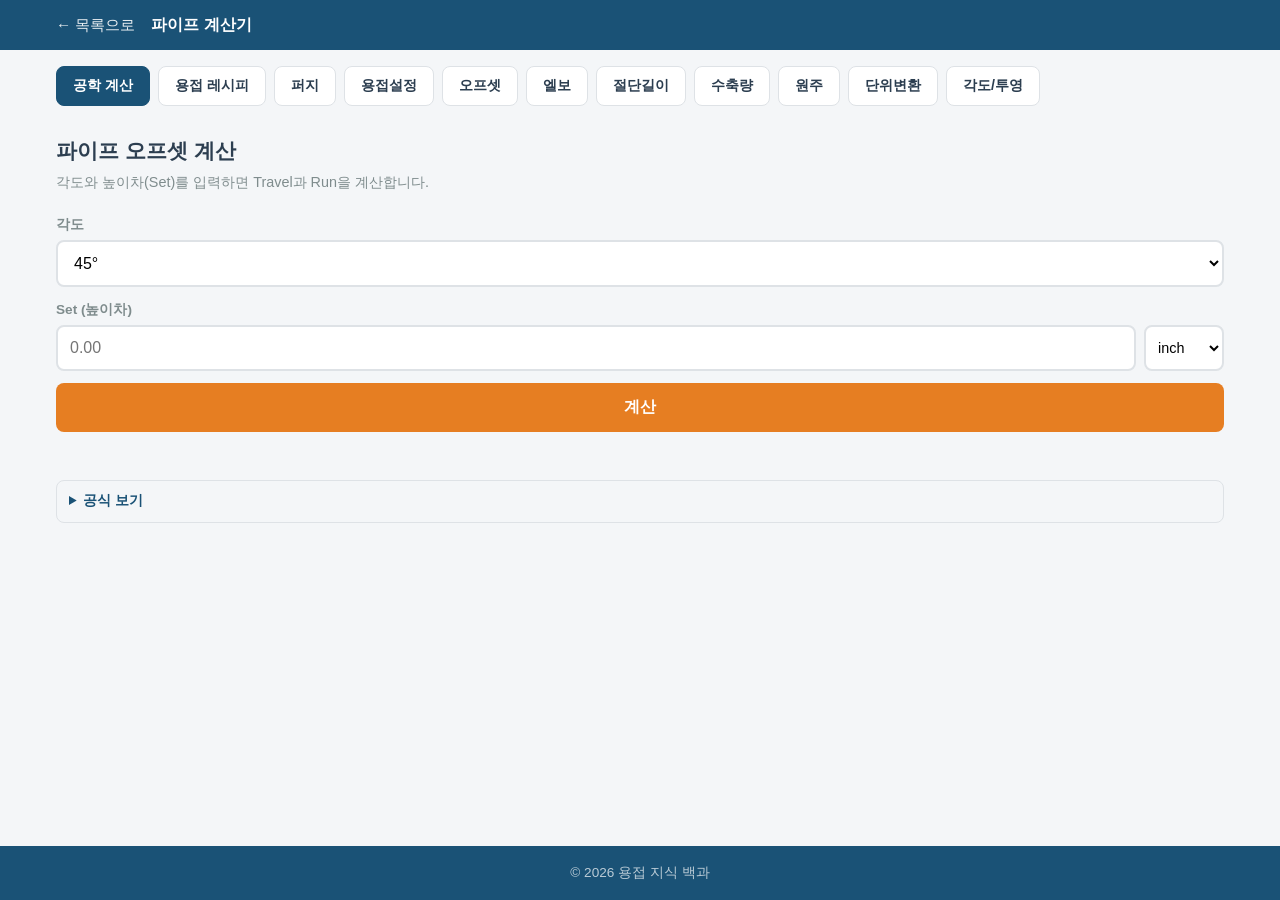
==== calculator.html @ 7ecddd98 "auto: update calculator.html" ====
<!DOCTYPE html>
<html lang="ko">
<head>
  <meta charset="UTF-8">
  <meta name="viewport" content="width=device-width, initial-scale=1.0">
  <title>파이프 계산기 - 용접 지식 백과</title>
  <link rel="stylesheet" href="css/style.css">
</head>
<body>
  <header class="header header--detail">
    <div class="container header__nav">
      <a href="index.html" class="header__back">&larr; 목록으로</a>
      <span class="header__title-small">파이프 계산기</span>
    </div>
  </header>

  <main class="container">
    <div class="calc-page">
      <!-- 계산기 탭 (자주 쓰는 순) -->
      <nav class="calc-tabs" id="calcTabs">
        <button class="calc-tab calc-tab--active" data-calc="engcalc">공학 계산</button>
        <button class="calc-tab" data-calc="recipe">용접 레시피</button>
        <button class="calc-tab" data-calc="purge">퍼지</button>
        <button class="calc-tab" data-calc="weldparam">용접설정</button>
        <button class="calc-tab" data-calc="offset">오프셋</button>
        <button class="calc-tab" data-calc="elbow">엘보</button>
        <button class="calc-tab" data-calc="cutlength">절단길이</button>
        <button class="calc-tab" data-calc="shrinkage">수축량</button>
        <button class="calc-tab" data-calc="circumference">원주</button>
        <button class="calc-tab" data-calc="convert">단위변환</button>
        <button class="calc-tab" data-calc="tolerance">각도/투영</button>
      </nav>

      <!-- 1. 파이프 오프셋 -->
      <section class="calc-panel calc-panel--active" id="panel-offset">
        <h2 class="calc-panel__title">파이프 오프셋 계산</h2>
        <p class="calc-panel__desc">각도와 높이차(Set)를 입력하면 Travel과 Run을 계산합니다.</p>

        <div class="calc-form">
          <div class="calc-field">
            <label class="calc-label">각도</label>
            <select class="calc-select" id="offsetAngle">
              <option value="11.25">11.25°</option>
              <option value="22.5">22.5°</option>
              <option value="30">30°</option>
              <option value="45" selected>45°</option>
              <option value="60">60°</option>
            </select>
          </div>
          <div class="calc-field">
            <label class="calc-label">Set (높이차)</label>
            <div class="calc-input-group">
              <input type="number" class="calc-input" id="offsetSet" inputmode="decimal" placeholder="0.00" step="any">
              <select class="calc-unit-select" id="offsetUnit">
                <option value="inch">inch</option>
                <option value="mm">mm</option>
              </select>
            </div>
          </div>
          <button class="calc-btn" onclick="Calculator.calcOffset()">계산</button>
        </div>

        <div class="calc-result" id="result-offset"></div>

        <details class="calc-formula">
          <summary>공식 보기</summary>
          <div class="calc-formula__content">
            <p><strong>Travel</strong> = Set / sin(θ)</p>
            <p><strong>Run</strong> = Set / tan(θ)</p>
            <p class="calc-formula__tip">45° 오프셋: Travel = Set × 1.414, Run = Set</p>
          </div>
        </details>
      </section>

      <!-- 2. 엘보 테이크아웃 -->
      <section class="calc-panel" id="panel-elbow">
        <h2 class="calc-panel__title">엘보 계산</h2>

        <!-- 2-1. 기성품 엘보 -->
        <h3 class="calc-panel__subtitle">기성품 엘보 테이크아웃</h3>
        <p class="calc-panel__desc">테이크아웃 = 중심~끝 거리. 도면 C-C 치수에서 양쪽 테이크아웃을 빼면 파이프 절단 길이.</p>

        <div class="calc-form">
          <div class="calc-field">
            <label class="calc-label">파이프 사이즈</label>
            <select class="calc-select" id="elbowSize"></select>
          </div>
          <div class="calc-field">
            <label class="calc-label">엘보 타입</label>
            <select class="calc-select" id="elbowType">
              <option value="90LR">90° Long Radius</option>
              <option value="90SR">90° Short Radius</option>
              <option value="45LR">45° Long Radius</option>
            </select>
          </div>
          <button class="calc-btn" onclick="Calculator.calcElbow()">계산</button>
        </div>

        <div class="calc-result" id="result-elbow"></div>

        <!-- 2-2. 탄젠트 엘보 (직관 제작) -->
        <div style="margin-top: 1.5rem; border-top: 2px solid var(--border); padding-top: 1.25rem;">
          <h3 class="calc-panel__subtitle">탄젠트 엘보 (직관 제작)</h3>
          <p class="calc-panel__desc">직관 파이프를 마이터 절단하여 엘보를 제작할 때 절단 각도와 마킹 치수를 계산합니다.</p>

          <div class="calc-form">
            <div class="calc-field">
              <label class="calc-label">파이프 사이즈</label>
              <select class="calc-select" id="tangentSize"></select>
            </div>
            <div class="calc-field">
              <label class="calc-label">회전 각도</label>
              <select class="calc-select" id="tangentAngle">
                <option value="90" selected>90°</option>
                <option value="45">45°</option>
                <option value="30">30°</option>
                <option value="60">60°</option>
              </select>
            </div>
            <div class="calc-field">
              <label class="calc-label">피스 수</label>
              <select class="calc-select" id="tangentPieces">
                <option value="2" selected>2-piece (1 용접)</option>
                <option value="3">3-piece (2 용접)</option>
              </select>
            </div>
            <button class="calc-btn" onclick="Calculator.calcTangentElbow()">계산</button>
          </div>

          <div class="calc-result" id="result-tangent"></div>
        </div>

        <details class="calc-formula">
          <summary>공식 보기</summary>
          <div class="calc-formula__content">
            <p><strong>기성품 90° LR</strong>: 테이크아웃 = NPS × 1.5</p>
            <p><strong>기성품 90° SR</strong>: 테이크아웃 = NPS × 1.0</p>
            <p><strong>기성품 45° LR</strong>: 테이크아웃 = NPS × 0.625</p>
            <hr style="margin: 0.5rem 0; border-color: var(--border);">
            <p><strong>탄젠트 절단 각도</strong> = 회전각도 / (2 × 용접수)</p>
            <p><strong>파이프 마킹</strong> = OD × tan(절단각도)</p>
            <p class="calc-formula__tip">2-piece 90°: 45° 절단, 마킹 = OD. 3-piece 90°: 22.5° 절단, 마킹 = OD × 0.414</p>
          </div>
        </details>
      </section>

      <!-- 3. 절단 길이 -->
      <section class="calc-panel" id="panel-cutlength">
        <h2 class="calc-panel__title">튜빙 절단 길이</h2>
        <p class="calc-panel__desc">도면 치수에서 피팅 허용량과 용접 수축을 빼고 실제 절단 길이를 계산합니다.</p>

        <div class="calc-form">
          <div class="calc-field">
            <label class="calc-label">도면 전체 길이</label>
            <div class="calc-input-group">
              <input type="number" class="calc-input" id="cutTotal" inputmode="decimal" placeholder="0.00" step="any">
              <select class="calc-unit-select" id="cutUnit">
                <option value="inch">inch</option>
                <option value="mm">mm</option>
              </select>
            </div>
          </div>
          <div class="calc-field">
            <label class="calc-label">피팅 허용량 (양쪽 합계)</label>
            <input type="number" class="calc-input" id="cutFitting" inputmode="decimal" placeholder="0.00" step="any">
          </div>
          <div class="calc-field">
            <label class="calc-label">용접 개소 수</label>
            <input type="number" class="calc-input" id="cutWelds" inputmode="numeric" placeholder="2" value="2">
          </div>
          <div class="calc-field">
            <label class="calc-label">1개소당 수축량</label>
            <input type="number" class="calc-input" id="cutShrinkage" inputmode="decimal" placeholder="2.0" value="2.0" step="any">
            <span class="calc-hint">mm</span>
          </div>
          <button class="calc-btn" onclick="Calculator.calcCutLength()">계산</button>
        </div>

        <div class="calc-result" id="result-cutlength"></div>

        <details class="calc-formula">
          <summary>공식 보기</summary>
          <div class="calc-formula__content">
            <p><strong>절단 길이</strong> = 전체 길이 - 피팅 허용량 - (수축량 × 용접 수)</p>
            <p class="calc-formula__tip">수축량은 단위에 주의. 전체 길이가 inch면 수축량도 inch로 변환됩니다.</p>
          </div>
        </details>
      </section>

      <!-- 4. 파이프 원주 -->
      <section class="calc-panel" id="panel-circumference">
        <h2 class="calc-panel__title">파이프 원주</h2>
        <p class="calc-panel__desc">외경(OD)을 입력하면 원주와 반원주를 계산합니다. 마킹/래핑 템플릿용.</p>

        <div class="calc-form">
          <div class="calc-field">
            <label class="calc-label">외경 (OD)</label>
            <div class="calc-input-group">
              <input type="number" class="calc-input" id="circOD" inputmode="decimal" placeholder="0.00" step="any">
              <select class="calc-unit-select" id="circUnit">
                <option value="inch">inch</option>
                <option value="mm">mm</option>
              </select>
            </div>
          </div>
          <button class="calc-btn" onclick="Calculator.calcCircumference()">계산</button>
        </div>

        <div class="calc-result" id="result-circumference"></div>

        <details class="calc-formula">
          <summary>공식 보기</summary>
          <div class="calc-formula__content">
            <p><strong>원주</strong> = π × OD</p>
            <p><strong>반원주</strong> = π × OD / 2</p>
          </div>
        </details>
      </section>

      <!-- 5. 용접 수축량 -->
      <section class="calc-panel" id="panel-shrinkage">
        <h2 class="calc-panel__title">용접 수축량</h2>
        <p class="calc-panel__desc">파이프 사이즈와 용접 개소 수를 입력하면 총 수축량을 계산합니다.</p>

        <div class="calc-form">
          <div class="calc-field">
            <label class="calc-label">파이프 사이즈 (OD)</label>
            <select class="calc-select" id="shrinkageSize"></select>
          </div>
          <div class="calc-field">
            <label class="calc-label">용접 개소 수</label>
            <input type="number" class="calc-input" id="shrinkageWelds" inputmode="numeric" placeholder="1" value="1">
          </div>
          <button class="calc-btn" onclick="Calculator.calcShrinkage()">계산</button>
        </div>

        <div class="calc-result" id="result-shrinkage"></div>

        <details class="calc-formula">
          <summary>공식 보기</summary>
          <div class="calc-formula__content">
            <p><strong>총 수축량</strong> = 1개소 수축량 × 용접 개소 수</p>
            <p class="calc-formula__tip">고순도 SST TIG 기준. 실제 값은 전류/패스 수/갭에 따라 달라짐.</p>
          </div>
        </details>
      </section>

      <!-- 6. 단위 변환 -->
      <section class="calc-panel" id="panel-convert">
        <h2 class="calc-panel__title">단위 변환</h2>
        <p class="calc-panel__desc">inch ↔ mm 상호 변환. 분수 inch도 지원합니다.</p>

        <div class="calc-form">
          <div class="calc-field">
            <label class="calc-label">inch</label>
            <input type="number" class="calc-input" id="convertInch" inputmode="decimal" placeholder="0.00" step="any" oninput="Calculator.convertFromInch()">
          </div>
          <div class="calc-field">
            <label class="calc-label">mm</label>
            <input type="number" class="calc-input" id="convertMm" inputmode="decimal" placeholder="0.00" step="any" oninput="Calculator.convertFromMm()">
          </div>
        </div>

        <div class="calc-result" id="result-convert"></div>

        <div class="calc-fraction-grid" id="fractionGrid">
          <p class="calc-label" style="grid-column: 1/-1; margin-bottom: 0.25rem;">자주 쓰는 분수 inch</p>
        </div>

        <details class="calc-formula">
          <summary>공식 보기</summary>
          <div class="calc-formula__content">
            <p><strong>mm</strong> = inch × 25.4</p>
            <p><strong>inch</strong> = mm / 25.4</p>
          </div>
        </details>
      </section>

      <!-- 7. 각도 편차 -->
      <section class="calc-panel" id="panel-tolerance">
        <h2 class="calc-panel__title">각도 / 투영 보정</h2>
        <p class="calc-panel__desc">도면 치수와 각도를 입력하면 실제 파이프 컷팅 길이를 계산합니다. 각도 편차를 추가 입력하면 오차 영향도 함께 분석합니다.</p>

        <div class="calc-form">
          <div class="calc-field">
            <label class="calc-label">도면 치수 (길이)</label>
            <div class="calc-input-group">
              <input type="number" class="calc-input" id="tolLength" inputmode="decimal" placeholder="2.30" step="any">
              <select class="calc-unit-select" id="tolUnit">
                <option value="inch">inch</option>
                <option value="mm">mm</option>
              </select>
            </div>
          </div>
          <div class="calc-field">
            <label class="calc-label">각도</label>
            <select class="calc-select" id="tolAngle">
              <option value="6">6°</option>
              <option value="10">10°</option>
              <option value="22.5">22.5°</option>
              <option value="30">30°</option>
              <option value="45" selected>45°</option>
              <option value="60">60°</option>
              <option value="90">90° (직각)</option>
            </select>
          </div>
          <div class="calc-field">
            <label class="calc-label">각도 편차 (±) <span style="color:var(--text-muted); font-weight:normal;">— 선택 입력</span></label>
            <div class="calc-input-group">
              <input type="number" class="calc-input" id="tolDeviation" inputmode="decimal" placeholder="비워두면 투영만 계산" step="any">
              <span class="calc-hint" style="padding: 0.5rem;">°</span>
            </div>
          </div>
          <button class="calc-btn" onclick="Calculator.calcTolerance()">계산</button>
        </div>

        <div class="calc-result" id="result-tolerance"></div>

        <details class="calc-formula">
          <summary>공식 보기</summary>
          <div class="calc-formula__content">
            <p><strong>투영 보정</strong>: 실제 파이프 = 도면치수 / cos(θ) (수평 투영일 때)</p>
            <p><strong>높이</strong> = 파이프길이 × sin(θ)</p>
            <p><strong>수평거리</strong> = 파이프길이 × cos(θ)</p>
            <p><strong>높이 변화</strong> = 길이 × |sin(θ±δ) - sin(θ)| (편차 입력 시)</p>
            <p class="calc-formula__tip">6°에서 2.30" → 차이 0.013" (직선 OK). 45°에서 12.97" → 직선으로 자르면 5.37" 차이!</p>
          </div>
        </details>
      </section>
      <!-- 8. 파이프 용접 레시피 (자동) -->
      <section class="calc-panel" id="panel-recipe">
        <h2 class="calc-panel__title">파이프 용접 레시피</h2>
        <p class="calc-panel__desc">파이프 번호와 벽두께만 선택하면 1A/mil 기준 펄스 TIG 세팅을 자동 생성합니다.</p>

        <div class="calc-form">
          <div class="calc-field">
            <label class="calc-label">파이프 사이즈</label>
            <select class="calc-select" id="autoSize" onchange="Calculator._updateAutoWall()"></select>
          </div>
          <div class="calc-field">
            <label class="calc-label">벽두께</label>
            <select class="calc-select" id="autoWall"></select>
          </div>
          <div class="calc-field">
            <label class="calc-label">소재</label>
            <select class="calc-select" id="autoMaterial">
              <option value="304">304 BA</option>
              <option value="316l">316L BA</option>
            </select>
          </div>
          <div class="calc-field">
            <label class="calc-label">용접 타입</label>
            <div style="display:flex; gap:0.5rem;">
              <button type="button" class="calc-tab calc-tab--active" id="autoTypeButt" onclick="Calculator._setAutoType('butt')" style="flex:1; padding:0.5rem; font-size:0.9rem;">맞대기 (Butt)</button>
              <button type="button" class="calc-tab" id="autoTypeFlange" onclick="Calculator._setAutoType('flange')" style="flex:1; padding:0.5rem; font-size:0.9rem;">플랜지 (Fillet)</button>
            </div>
          </div>
          <button class="calc-btn" onclick="Calculator.calcAutoParam()">레시피 생성</button>
        </div>

        <div class="calc-result" id="result-autoparam"></div>

        <details class="calc-formula">
          <summary>공식 보기</summary>
          <div class="calc-formula__content">
            <p><strong>전류 기준</strong>: 1A/mil (0.001"당 1A) — Pro-Fusion 업계 표준</p>
            <p><strong>이송속도</strong>: 맞대기 4~7 IPM (평균 5), 플랜지 6~12 IPM</p>
            <p><strong>펄스</strong>: 맞대기 D35% / BG33%, 플랜지 D70% / BG50%</p>
            <p><strong>OD 보정</strong> = (현재 단면적 / 기준 단면적)^0.15</p>
            <p><strong>Peak</strong> = 목표RMS / √(Duty + BG²×(1-Duty))</p>
            <p class="calc-formula__tip">기준 파이프: 3" OD × 0.065" wall (보정 계수 1.0)</p>
          </div>
        </details>
      </section>

      <!-- 9. 용접 파라미터 (펄스 TIG) -->
      <section class="calc-panel" id="panel-weldparam">
        <h2 class="calc-panel__title">용접 파라미터 (펄스 TIG)</h2>
        <p class="calc-panel__desc">펄스 TIG 설정값으로 열입력을 계산하고, STS 열변형을 최소화하는 턴테이블 RPM을 추천합니다.</p>

        <div class="calc-form">
          <h3 class="calc-panel__subtitle">용접 타입</h3>
          <div class="calc-field">
            <div style="display:flex; gap:0.5rem;">
              <button type="button" class="calc-tab calc-tab--active" id="weldTypeButt" onclick="Calculator._setWeldType('butt')" style="flex:1; padding:0.5rem; font-size:0.9rem;">맞대기 (Butt)</button>
              <button type="button" class="calc-tab" id="weldTypeFlange" onclick="Calculator._setWeldType('flange')" style="flex:1; padding:0.5rem; font-size:0.9rem;">플랜지 (Fillet)</button>
            </div>
          </div>

          <h3 class="calc-panel__subtitle">파이프 정보</h3>
          <div class="calc-field">
            <label class="calc-label">파이프 사이즈</label>
            <select class="calc-select" id="weldSize"></select>
          </div>
          <div class="calc-field">
            <label class="calc-label">벽 두께</label>
            <div class="calc-input-group">
              <input type="number" class="calc-input" id="weldWall" inputmode="decimal" placeholder="1.65" step="any">
              <select class="calc-select" id="weldWallUnit" style="width:auto; min-width:60px; padding:0.4rem;">
                <option value="mm">mm</option>
                <option value="inch">inch</option>
              </select>
            </div>
          </div>

          <h3 class="calc-panel__subtitle" style="margin-top: 1rem;">펄스 설정 (Dynasty 300)</h3>
          <div class="calc-field">
            <label class="calc-label">피크 전류 (Peak)</label>
            <div class="calc-input-group">
              <input type="number" class="calc-input" id="weldPeak" inputmode="decimal" placeholder="80" step="any">
              <span class="calc-hint" style="padding: 0.5rem;">A</span>
            </div>
          </div>
          <div class="calc-field">
            <label class="calc-label">백그라운드 전류 (BG)</label>
            <div class="calc-input-group">
              <input type="number" class="calc-input" id="weldBG" inputmode="decimal" placeholder="25" step="any">
              <span class="calc-hint" style="padding: 0.5rem;">%</span>
            </div>
          </div>
          <div class="calc-field">
            <label class="calc-label">펄스 주파수 (PPS)</label>
            <div class="calc-input-group">
              <input type="number" class="calc-input" id="weldPPS" inputmode="decimal" placeholder="1" value="1" step="any">
              <span class="calc-hint" style="padding: 0.5rem;">Hz</span>
            </div>
          </div>
          <div class="calc-field">
            <label class="calc-label">피크 비율 (Duty)</label>
            <div class="calc-input-group">
              <input type="number" class="calc-input" id="weldDuty" inputmode="decimal" placeholder="50" value="50" step="any">
              <span class="calc-hint" style="padding: 0.5rem;">%</span>
            </div>
          </div>
          <div class="calc-field">
            <label class="calc-label">전압</label>
            <div class="calc-input-group">
              <input type="number" class="calc-input" id="weldVolt" inputmode="decimal" placeholder="8" value="8" step="any">
              <span class="calc-hint" style="padding: 0.5rem;">V</span>
            </div>
          </div>

          <h3 class="calc-panel__subtitle" style="margin-top: 1rem;">턴테이블</h3>
          <div class="calc-field">
            <label class="calc-label">턴테이블 RPM <span style="color:var(--text-muted); font-weight:normal;">— 비워두면 권장 RPM만 표시</span></label>
            <div class="calc-input-group">
              <input type="number" class="calc-input" id="weldRPM" inputmode="decimal" placeholder="비워두면 자동 추천" step="any">
              <span class="calc-hint" style="padding: 0.5rem;">RPM</span>
            </div>
          </div>

          <button class="calc-btn" onclick="Calculator.calcWeldParam()">계산</button>
        </div>

        <div class="calc-result" id="result-weldparam"></div>

        <details class="calc-formula">
          <summary>공식 보기</summary>
          <div class="calc-formula__content">
            <p><strong>BG 전류</strong> = Peak × BG%</p>
            <p><strong>용접기 평균 (RMS)</strong> = √(Peak² × Duty% + BG² × (1-Duty%)) — Dynasty 300 디스플레이</p>
            <p><strong>이론 산술 평균</strong> = Peak × Duty% + BG전류 × (100-Duty%) — 열입력 계산용</p>
            <p><strong>이동 속도</strong> = RPM × π × OD (mm/min)</p>
            <p><strong>열입력</strong> = (V × I_avg × 60) / Speed (J/mm)</p>
            <p><strong>리플 간격</strong> = 이동속도(mm/s) / PPS</p>
            <p><strong>OD 보정</strong> = (현재 단면적 / 기준 단면적)^0.15 — 열용량 차이 보정</p>
            <p class="calc-formula__tip"><strong>맞대기</strong>: 완전 용입. 1A/mil(RMS) × OD 보정. Duty 35%, BG 33%.</p>
            <p class="calc-formula__tip"><strong>플랜지</strong>: 표면 필렛. 히트싱크 보상 ×1.18. Duty 70%, BG 50%. 낮은 Peak로 파이프 번스루 방지.</p>
            <p class="calc-formula__tip">STS 열변형 기준: 0.5 kJ/mm 이하 권장. 1.0 kJ/mm 초과 시 변형 위험.</p>
          </div>
        </details>
      </section>
      <!-- 9. 퍼지 계산 -->
      <section class="calc-panel" id="panel-purge">
        <h2 class="calc-panel__title">백퍼지 계산</h2>
        <p class="calc-panel__desc">파이프 사이즈와 길이만 입력하면 적정 유량, 퍼지 시간, 필요 가스량을 자동 계산합니다. (LOD BA 10ppm 기준)</p>

        <div class="calc-form">
          <div class="calc-field">
            <label class="calc-label">파이프 사이즈</label>
            <select class="calc-select" id="purgeSize"></select>
          </div>
          <div class="calc-field">
            <label class="calc-label">벽 두께</label>
            <div class="calc-input-group">
              <input type="number" class="calc-input" id="purgeWall" inputmode="decimal" placeholder="1.65" step="any">
              <select class="calc-select" id="purgeWallUnit" style="width:auto; min-width:60px; padding:0.4rem;">
                <option value="mm">mm</option>
                <option value="inch">inch</option>
              </select>
            </div>
          </div>
          <div class="calc-field">
            <label class="calc-label">퍼지 구간 길이 (끝~끝)</label>
            <div class="calc-input-group">
              <input type="number" class="calc-input" id="purgeLength" inputmode="decimal" placeholder="500" step="any">
              <select class="calc-select" id="purgeLengthUnit" style="width:auto; min-width:60px; padding:0.4rem;">
                <option value="mm">mm</option>
                <option value="inch">inch</option>
              </select>
            </div>
          </div>
          <button class="calc-btn" onclick="Calculator.calcPurge()">계산</button>
        </div>

        <div class="calc-result" id="result-purge"></div>

        <details class="calc-formula">
          <summary>공식 보기</summary>
          <div class="calc-formula__content">
            <p><strong>내부 체적</strong> = π × (ID/2)² × 길이</p>
            <p><strong>ID</strong> = OD - 2 × 벽 두께</p>
            <p><strong>적정 유량</strong> = 내부 단면적 × 목표 유속 (층류 유지)</p>
            <p><strong>초기 퍼지 유속</strong>: 0.2 m/s (빠르게 치환)</p>
            <p><strong>용접 중 유속</strong>: 0.05 m/s (안정 유지)</p>
            <p><strong>체적 교환</strong>: N = ln(209000/10) × 1.5 ≈ 15회</p>
            <p><strong>퍼지 시간</strong> = (체적 × N) / 유량</p>
            <p class="calc-formula__tip">유속이 너무 빠르면 난류 → 공기 재유입. 너무 느리면 시간 낭비. 층류(0.1~0.3 m/s)를 유지하는 게 핵심.</p>
          </div>
        </details>
      </section>
      <!-- 11. 공학 계산기 (용접 특화) -->
      <section class="calc-panel" id="panel-engcalc">
        <h2 class="calc-panel__title">공학 계산기</h2>
        <p class="calc-panel__desc">삼각함수·제곱근 + RMS전류·열입력 등 용접 전용 공식이 내장된 현장용 계산기</p>

        <style>
          #sciGrid button { padding:0.7rem 0; border:none; border-radius:8px; font-size:0.95rem; font-weight:600; cursor:pointer; transition:opacity 0.15s; }
          #sciGrid button:active { opacity:0.7; }
          .sci-fn { background:#1e3a5f; color:#93c5fd; }
          .sci-num { background:#374151; color:#f1f5f9; font-size:1.1rem; }
          .sci-op { background:#78350f; color:#fcd34d; font-size:1.1rem; }
          .sci-eq { background:#16a34a; color:#fff; font-size:1.3rem; }
          .sci-ac { background:#991b1b; color:#fecaca; }
          .sci-del { background:#4a4a4a; color:#e2e8f0; }
        </style>

        <!-- 디스플레이 -->
        <div style="background:#1e293b; border-radius:12px; padding:0.75rem 1rem; margin-bottom:0.5rem; font-family:'SF Mono','Menlo','Consolas',monospace;">
          <div id="sciExprLine" style="color:#94a3b8; font-size:0.85rem; min-height:1.2rem; text-align:right; word-break:break-all;"></div>
          <div id="sciResultLine" style="color:#f1f5f9; font-size:2rem; font-weight:bold; text-align:right; min-height:2.2rem; overflow:hidden;">0</div>
        </div>

        <!-- 버튼 그리드 (4열) -->
        <div id="sciGrid" style="display:grid; grid-template-columns:repeat(4,1fr); gap:3px; margin-bottom:1rem;">
          <button class="sci-fn" onclick="Calculator._sci('sin(')">sin</button>
          <button class="sci-fn" onclick="Calculator._sci('cos(')">cos</button>
          <button class="sci-fn" onclick="Calculator._sci('tan(')">tan</button>
          <button class="sci-fn" onclick="Calculator._sci('angle')" id="sciAngleBtn">DEG</button>

          <button class="sci-fn" onclick="Calculator._sci('√(')">√</button>
          <button class="sci-fn" onclick="Calculator._sci('^2')">x²</button>
          <button class="sci-fn" onclick="Calculator._sci('π')">π</button>
          <button class="sci-fn" onclick="Calculator._sci('paren')">( )</button>

          <button class="sci-ac" onclick="Calculator._sci('clear')">AC</button>
          <button class="sci-del" onclick="Calculator._sci('del')">DEL</button>
          <button class="sci-op" onclick="Calculator._sci('^')">^</button>
          <button class="sci-op" onclick="Calculator._sci('÷')">÷</button>

          <button class="sci-num" onclick="Calculator._sci('7')">7</button>
          <button class="sci-num" onclick="Calculator._sci('8')">8</button>
          <button class="sci-num" onclick="Calculator._sci('9')">9</button>
          <button class="sci-op" onclick="Calculator._sci('×')">×</button>

          <button class="sci-num" onclick="Calculator._sci('4')">4</button>
          <button class="sci-num" onclick="Calculator._sci('5')">5</button>
          <button class="sci-num" onclick="Calculator._sci('6')">6</button>
          <button class="sci-op" onclick="Calculator._sci('-')">−</button>

          <button class="sci-num" onclick="Calculator._sci('1')">1</button>
          <button class="sci-num" onclick="Calculator._sci('2')">2</button>
          <button class="sci-num" onclick="Calculator._sci('3')">3</button>
          <button class="sci-op" onclick="Calculator._sci('+')">+</button>

          <button class="sci-num" onclick="Calculator._sci('negate')">±</button>
          <button class="sci-num" onclick="Calculator._sci('0')">0</button>
          <button class="sci-num" onclick="Calculator._sci('.')">.</button>
          <button class="sci-eq" onclick="Calculator._sci('eval')">=</button>
        </div>

        <!-- 용접 전용 공식 -->
        <h3 class="calc-panel__subtitle" style="margin-top:1.5rem;">용접 공식</h3>

        <!-- 펄스 전류 (RMS + 평균) -->
        <div class="calc-form" style="margin-bottom:1rem; padding:0.75rem; background:var(--color-bg-alt, #f8fafc); border-radius:8px;">
          <p style="font-weight:bold; margin-bottom:0.5rem;">펄스 전류 (RMS + 산술 평균)</p>
          <div style="display:grid; grid-template-columns:1fr 1fr 1fr; gap:0.5rem;">
            <div class="calc-field"><label class="calc-label">Peak (A)</label><input type="number" class="calc-input" id="sciPeak" inputmode="decimal" placeholder="100"></div>
            <div class="calc-field"><label class="calc-label">BG (%)</label><input type="number" class="calc-input" id="sciBG" inputmode="decimal" placeholder="33"></div>
            <div class="calc-field"><label class="calc-label">Duty (%)</label><input type="number" class="calc-input" id="sciDuty" inputmode="decimal" placeholder="35"></div>
          </div>
          <button class="calc-btn" onclick="Calculator.calcSciCurrent()" style="margin-top:0.5rem;">전류 계산</button>
          <div id="result-scicurrent"></div>
        </div>

        <!-- 열입력 -->
        <div class="calc-form" style="margin-bottom:1rem; padding:0.75rem; background:var(--color-bg-alt, #f8fafc); border-radius:8px;">
          <p style="font-weight:bold; margin-bottom:0.5rem;">열입력 (Heat Input)</p>
          <div style="display:grid; grid-template-columns:1fr 1fr 1fr; gap:0.5rem;">
            <div class="calc-field"><label class="calc-label">전압 (V)</label><input type="number" class="calc-input" id="sciHIVolt" inputmode="decimal" placeholder="10"></div>
            <div class="calc-field"><label class="calc-label">평균전류 (A)</label><input type="number" class="calc-input" id="sciHIAmp" inputmode="decimal" placeholder="65"></div>
            <div class="calc-field"><label class="calc-label">속도 (mm/min)</label><input type="number" class="calc-input" id="sciHISpeed" inputmode="decimal" placeholder="127"></div>
          </div>
          <button class="calc-btn" onclick="Calculator.calcSciHeatInput()" style="margin-top:0.5rem;">열입력 계산</button>
          <div id="result-sciheat"></div>
        </div>

        <!-- 속도 변환 -->
        <div class="calc-form" style="padding:0.75rem; background:var(--color-bg-alt, #f8fafc); border-radius:8px;">
          <p style="font-weight:bold; margin-bottom:0.5rem;">속도 변환 (IPM ↔ RPM)</p>
          <div style="display:grid; grid-template-columns:1fr 1fr 1fr; gap:0.5rem;">
            <div class="calc-field"><label class="calc-label">IPM</label><input type="number" class="calc-input" id="sciIPM" inputmode="decimal" placeholder="5.0"></div>
            <div class="calc-field"><label class="calc-label">또는 RPM</label><input type="number" class="calc-input" id="sciRPM2" inputmode="decimal" placeholder="0.8"></div>
            <div class="calc-field"><label class="calc-label">OD (inch)</label><input type="number" class="calc-input" id="sciOD" inputmode="decimal" placeholder="2.0"></div>
          </div>
          <button class="calc-btn" onclick="Calculator.calcSciSpeed()" style="margin-top:0.5rem;">속도 계산</button>
          <div id="result-scispeed"></div>
        </div>
      </section>
    </div>
  </main>

  <footer class="footer">
    <div class="container">&copy; 2026 용접 지식 백과</div>
  </footer>

  <script src="js/calculator.js"></script>
</body>
</html>
---- css/style.css ----
/* ============================================
   용접 지식 백과 - 스타일시트
   모바일 퍼스트 + CSS 변수 테마
   v2.0 — 현장 문제해결 + 용접 과학 추가
   ============================================ */

/* --- CSS 변수 --- */
:root {
  --color-primary: #1a5276;
  --color-primary-light: #2980b9;
  --color-accent: #e67e22;
  --color-bg: #f4f6f8;
  --color-card: #ffffff;
  --color-text: #2c3e50;
  --color-text-light: #7f8c8d;
  --color-border: #dee2e6;
  --color-danger: #e74c3c;
  --color-success: #27ae60;
  --color-info: #3498db;
  --color-warning: #f39c12;
  --color-tag-process: #2980b9;
  --color-tag-material: #27ae60;
  --color-tag-defect: #e74c3c;
  --color-tag-inspection: #8e44ad;
  --color-tag-trouble: #e74c3c;
  --color-tag-science: #16a085;
  --radius: 8px;
  --shadow: 0 2px 8px rgba(0, 0, 0, 0.08);
  --shadow-hover: 0 4px 16px rgba(0, 0, 0, 0.12);
  --max-width: 1200px;
}

/* --- 리셋 & 기본 --- */
*,
*::before,
*::after {
  box-sizing: border-box;
  margin: 0;
  padding: 0;
}

body {
  font-family: -apple-system, BlinkMacSystemFont, "Segoe UI", Roboto, "Noto Sans KR", sans-serif;
  background: var(--color-bg);
  color: var(--color-text);
  line-height: 1.6;
  min-height: 100vh;
  display: flex;
  flex-direction: column;
  -webkit-text-size-adjust: 100%;
}

a {
  color: var(--color-primary-light);
  text-decoration: none;
}

a:hover {
  text-decoration: underline;
}

/* --- 컨테이너 --- */
.container {
  max-width: var(--max-width);
  margin: 0 auto;
  padding: 0 1rem;
  width: 100%;
}

/* --- 헤더 --- */
.header {
  background: var(--color-primary);
  color: #fff;
  padding: 1.25rem 0;
  text-align: center;
}

.header__title {
  font-size: 1.5rem;
  font-weight: 700;
  letter-spacing: -0.02em;
}

.header__subtitle {
  font-size: 0.875rem;
  opacity: 0.85;
  margin-top: 0.25rem;
}

.header__links {
  display: flex;
  justify-content: center;
  gap: 0.75rem;
  margin-top: 0.75rem;
}

.header__link {
  display: inline-block;
  padding: 0.5rem 1.25rem;
  background: rgba(255, 255, 255, 0.15);
  color: #fff;
  border-radius: 100px;
  font-size: 0.9rem;
  font-weight: 600;
  transition: background 0.2s;
}

.header__link:hover {
  background: rgba(255, 255, 255, 0.25);
  text-decoration: none;
}

.header__link--emergency {
  background: var(--color-danger);
  animation: pulse-glow 2s infinite;
}

@keyframes pulse-glow {
  0%, 100% { box-shadow: 0 0 0 0 rgba(231, 76, 60, 0.4); }
  50% { box-shadow: 0 0 0 6px rgba(231, 76, 60, 0); }
}

/* 상세 페이지 헤더 */
.header--detail {
  padding: 0.75rem 0;
  text-align: left;
}

.header__nav {
  display: flex;
  align-items: center;
  gap: 1rem;
}

.header__back {
  color: #fff;
  font-size: 0.95rem;
  opacity: 0.9;
}

.header__back:hover {
  opacity: 1;
  text-decoration: none;
}

.header__title-small {
  font-size: 1rem;
  font-weight: 600;
}

/* ===================================
   현장 문제해결 퀵 액세스
   =================================== */
.troubleshoot-quick {
  margin: 1.25rem 0 0.5rem;
  padding: 1rem;
  background: linear-gradient(135deg, #2c3e50, #1a5276);
  border-radius: var(--radius);
  color: #fff;
}

.troubleshoot-quick__title {
  font-size: 1.1rem;
  font-weight: 700;
  margin-bottom: 0.15rem;
}

.troubleshoot-quick__desc {
  font-size: 0.8rem;
  opacity: 0.75;
  margin-bottom: 0.75rem;
}

.troubleshoot-grid {
  display: grid;
  grid-template-columns: repeat(auto-fill, minmax(140px, 1fr));
  gap: 0.5rem;
}

/* 트러블슈팅 퀵 버튼 */
.ts-btn {
  display: flex;
  flex-direction: column;
  align-items: center;
  gap: 0.25rem;
  padding: 0.75rem 0.5rem;
  border-radius: var(--radius);
  color: #fff;
  text-align: center;
  transition: transform 0.1s, opacity 0.2s;
  text-decoration: none;
  -webkit-tap-highlight-color: transparent;
}

.ts-btn:hover {
  text-decoration: none;
  transform: scale(1.03);
}

.ts-btn:active {
  transform: scale(0.97);
  opacity: 0.9;
}

.ts-btn--critical {
  background: #c0392b;
}

.ts-btn--high {
  background: rgba(231, 76, 60, 0.85);
}

.ts-btn--medium {
  background: rgba(230, 126, 34, 0.85);
}

.ts-btn--low {
  background: rgba(52, 152, 219, 0.7);
}

.ts-btn__icon {
  font-size: 1.5rem;
  line-height: 1;
}

.ts-btn__label {
  font-size: 0.8rem;
  font-weight: 600;
  line-height: 1.2;
}

/* ===================================
   트러블슈팅 상세 페이지
   =================================== */
.ts-detail__header {
  display: flex;
  align-items: center;
  gap: 0.75rem;
  margin-bottom: 0.5rem;
}

.ts-detail__icon {
  font-size: 2.5rem;
  line-height: 1;
}

.ts-detail__title {
  font-size: 1.6rem;
  font-weight: 700;
}

/* 즉시 조치 섹션 */
.ts-quickfix-section {
  margin-bottom: 1.5rem;
}

.ts-quickfix-section__title {
  font-size: 1.1rem;
  font-weight: 700;
  color: var(--color-danger);
  margin-bottom: 0.75rem;
  padding-bottom: 0.25rem;
  border-bottom: 2px solid var(--color-danger);
  display: inline-block;
}

.ts-quickfix {
  display: flex;
  align-items: flex-start;
  gap: 0.75rem;
  padding: 0.75rem 1rem;
  margin-bottom: 0.5rem;
  background: rgba(231, 76, 60, 0.06);
  border-radius: var(--radius);
  border-left: 4px solid var(--color-danger);
}

.ts-quickfix__num {
  display: flex;
  align-items: center;
  justify-content: center;
  width: 1.75rem;
  height: 1.75rem;
  background: var(--color-danger);
  color: #fff;
  border-radius: 50%;
  font-size: 0.85rem;
  font-weight: 700;
  flex-shrink: 0;
}

.ts-quickfix__text {
  font-size: 1rem;
  font-weight: 600;
  line-height: 1.5;
  padding-top: 0.1rem;
}

/* 상세 해결 방법 */
.ts-solution {
  margin-bottom: 0.75rem;
  padding: 1rem;
  background: var(--color-card);
  border: 1px solid var(--color-border);
  border-radius: var(--radius);
}

.ts-solution__action {
  font-size: 1rem;
  font-weight: 700;
  color: var(--color-primary);
  margin-bottom: 0.35rem;
}

.ts-solution__detail {
  font-size: 0.9rem;
  line-height: 1.6;
  color: var(--color-text);
}

/* 다른 문제 보기 링크 */
.ts-nav {
  margin-top: 1.5rem;
  text-align: center;
}

.ts-nav__back {
  display: inline-block;
  padding: 0.75rem 2rem;
  background: var(--color-primary);
  color: #fff;
  border-radius: var(--radius);
  font-weight: 600;
  font-size: 1rem;
}

.ts-nav__back:hover {
  opacity: 0.9;
  text-decoration: none;
}

/* ===================================
   용접 과학 카드/상세
   =================================== */
.card--trouble {
  border-left-color: var(--color-danger);
  background: #fff9f8;
}

.card--science {
  border-left-color: var(--color-tag-science);
}

.card__tag--trouble {
  background: var(--color-danger);
}

.card__tag--critical {
  background: #c0392b;
}

.card__tag--high {
  background: var(--color-danger);
}

.card__tag--medium {
  background: var(--color-warning);
}

.card__tag--low {
  background: var(--color-info);
}

.card__tag--science {
  background: var(--color-tag-science);
}

.card__quickfix {
  margin-top: 0.75rem;
  padding: 0.5rem 0.75rem;
  background: rgba(231, 76, 60, 0.06);
  border-radius: 4px;
  font-size: 0.85rem;
  line-height: 1.4;
  color: var(--color-danger);
}

.card__quickfix strong {
  color: #c0392b;
}

/* 과학 포인트 */
.science-point {
  margin-bottom: 0.75rem;
  padding: 1rem;
  background: rgba(22, 160, 133, 0.06);
  border-left: 4px solid var(--color-tag-science);
  border-radius: 0 var(--radius) var(--radius) 0;
}

.science-point__title {
  font-size: 0.95rem;
  font-weight: 700;
  color: var(--color-primary);
  margin-bottom: 0.35rem;
}

.science-point__detail {
  font-size: 0.9rem;
  line-height: 1.6;
  color: var(--color-text);
}

/* --- 검색 & 필터 --- */
.search-section {
  margin: 1rem 0 1rem;
}

.search-bar {
  margin-bottom: 0.75rem;
}

.search-bar__input {
  width: 100%;
  padding: 0.875rem 1rem;
  border: 2px solid var(--color-border);
  border-radius: var(--radius);
  font-size: 1rem;
  outline: none;
  transition: border-color 0.2s;
}

.search-bar__input:focus {
  border-color: var(--color-primary-light);
}

.filter-bar {
  display: flex;
  flex-wrap: wrap;
  gap: 0.75rem;
  align-items: center;
}

.filter-group {
  display: flex;
  align-items: center;
  gap: 0.5rem;
}

.filter-group__label {
  font-size: 0.9rem;
  font-weight: 600;
  color: var(--color-text-light);
  white-space: nowrap;
}

.filter-group__select {
  padding: 0.6rem 0.75rem;
  border: 1px solid var(--color-border);
  border-radius: var(--radius);
  font-size: 0.9rem;
  background: #fff;
  cursor: pointer;
}

.filter-bar__count {
  font-size: 0.85rem;
  color: var(--color-text-light);
  margin-left: auto;
}

/* --- 카드 그리드 --- */
.card-grid {
  display: grid;
  grid-template-columns: repeat(auto-fill, minmax(300px, 1fr));
  gap: 1rem;
  margin-bottom: 2rem;
}

/* --- 카드 --- */
.card {
  background: var(--color-card);
  border-radius: var(--radius);
  box-shadow: var(--shadow);
  padding: 1.25rem;
  cursor: pointer;
  transition: box-shadow 0.2s, transform 0.2s;
  border-left: 4px solid transparent;
  display: flex;
  flex-direction: column;
}

.card:hover {
  box-shadow: var(--shadow-hover);
  transform: translateY(-2px);
}

.card:active {
  transform: translateY(0);
}

.card--process {
  border-left-color: var(--color-tag-process);
}

.card--material {
  border-left-color: var(--color-tag-material);
}

.card--defect {
  border-left-color: var(--color-tag-defect);
}

.card--inspection {
  border-left-color: var(--color-tag-inspection);
}

.card__header {
  display: flex;
  justify-content: space-between;
  align-items: flex-start;
  margin-bottom: 0.5rem;
}

.card__title {
  font-size: 1.1rem;
  font-weight: 700;
  color: var(--color-text);
}

.card__tag {
  font-size: 0.7rem;
  font-weight: 600;
  padding: 0.15rem 0.5rem;
  border-radius: 100px;
  color: #fff;
  white-space: nowrap;
  flex-shrink: 0;
}

.card__tag--process {
  background: var(--color-tag-process);
}

.card__tag--material {
  background: var(--color-tag-material);
}

.card__tag--defect {
  background: var(--color-tag-defect);
}

.card__tag--inspection {
  background: var(--color-tag-inspection);
}

.card__subtitle {
  font-size: 0.8rem;
  color: var(--color-text-light);
  margin-bottom: 0.5rem;
}

.card__summary {
  font-size: 0.9rem;
  color: var(--color-text);
  line-height: 1.5;
  flex-grow: 1;
}

.card__keywords {
  display: flex;
  flex-wrap: wrap;
  gap: 0.35rem;
  margin-top: 0.75rem;
}

.card__keyword {
  font-size: 0.75rem;
  background: var(--color-bg);
  color: var(--color-text-light);
  padding: 0.15rem 0.5rem;
  border-radius: 4px;
}

/* --- 검색 결과 없음 --- */
.no-results {
  text-align: center;
  padding: 3rem 1rem;
  color: var(--color-text-light);
}

.no-results p {
  font-size: 1.1rem;
  margin-bottom: 0.5rem;
}

.no-results__hint {
  font-size: 0.9rem;
}

/* --- 상세 페이지 --- */
.detail {
  padding: 1.5rem 0 2rem;
}

.detail__loading {
  text-align: center;
  color: var(--color-text-light);
  padding: 3rem 0;
}

.detail__title {
  font-size: 1.6rem;
  font-weight: 700;
  margin-bottom: 0.25rem;
}

.detail__name-en {
  font-size: 0.9rem;
  color: var(--color-text-light);
  margin-bottom: 0.5rem;
}

.detail__category {
  display: inline-block;
  font-size: 0.8rem;
  font-weight: 600;
  padding: 0.2rem 0.75rem;
  border-radius: 100px;
  color: #fff;
  margin-bottom: 1rem;
}

.detail__summary {
  font-size: 1rem;
  line-height: 1.7;
  margin-bottom: 1.5rem;
  padding: 1rem;
  background: var(--color-bg);
  border-radius: var(--radius);
}

/* 상세 페이지 섹션 */
.detail-section {
  margin-bottom: 1.5rem;
}

.detail-section__title {
  font-size: 1.1rem;
  font-weight: 700;
  color: var(--color-primary);
  margin-bottom: 0.75rem;
  padding-bottom: 0.25rem;
  border-bottom: 2px solid var(--color-primary);
  display: inline-block;
}

.detail-section__list {
  list-style: none;
  padding: 0;
}

.detail-section__list li {
  padding: 0.35rem 0 0.35rem 1.25rem;
  position: relative;
  line-height: 1.5;
}

.detail-section__list li::before {
  content: "\2022";
  position: absolute;
  left: 0.25rem;
  color: var(--color-primary-light);
  font-weight: bold;
}

/* 장단점 리스트 */
.pros-cons {
  display: grid;
  grid-template-columns: 1fr 1fr;
  gap: 1rem;
}

.pros-list,
.cons-list {
  padding: 0.75rem 1rem;
  border-radius: var(--radius);
  list-style: none;
}

.pros-list {
  background: rgba(39, 174, 96, 0.08);
  border-left: 4px solid var(--color-success);
}

.cons-list {
  background: rgba(231, 76, 60, 0.08);
  border-left: 4px solid var(--color-danger);
}

.pros-list li,
.cons-list li {
  padding: 0.25rem 0;
  font-size: 0.9rem;
}

.pros-label,
.cons-label {
  font-weight: 700;
  font-size: 0.85rem;
  margin-bottom: 0.5rem;
}

.pros-label {
  color: var(--color-success);
}

.cons-label {
  color: var(--color-danger);
}

/* 세팅 테이블 */
.settings-table-wrapper {
  overflow-x: auto;
  margin-bottom: 1rem;
  -webkit-overflow-scrolling: touch;
}

.settings-table {
  width: 100%;
  min-width: 500px;
  border-collapse: collapse;
  font-size: 0.85rem;
}

.settings-table th,
.settings-table td {
  padding: 0.5rem 0.75rem;
  text-align: left;
  border-bottom: 1px solid var(--color-border);
}

.settings-table th {
  background: var(--color-primary);
  color: #fff;
  font-weight: 600;
  white-space: nowrap;
}

.settings-table tr:nth-child(even) td {
  background: var(--color-bg);
}

.settings-table td:last-child {
  font-size: 0.8rem;
  color: var(--color-text-light);
}

/* 팁/주의사항 박스 */
.tip-box {
  background: rgba(52, 152, 219, 0.08);
  border-left: 4px solid var(--color-info);
  padding: 0.75rem 1rem;
  border-radius: 0 var(--radius) var(--radius) 0;
  margin-bottom: 0.5rem;
  font-size: 0.9rem;
  line-height: 1.5;
}

.caution-box {
  background: rgba(231, 76, 60, 0.08);
  border-left: 4px solid var(--color-danger);
  padding: 0.75rem 1rem;
  border-radius: 0 var(--radius) var(--radius) 0;
  margin-bottom: 0.5rem;
  font-size: 0.9rem;
  line-height: 1.5;
}

/* 관련 항목 링크 */
.related-links {
  display: flex;
  flex-wrap: wrap;
  gap: 0.5rem;
}

.related-link {
  display: inline-block;
  padding: 0.5rem 0.875rem;
  background: var(--color-bg);
  border: 1px solid var(--color-border);
  border-radius: var(--radius);
  font-size: 0.85rem;
  color: var(--color-primary-light);
  transition: background 0.2s;
}

.related-link:hover {
  background: var(--color-primary-light);
  color: #fff;
  text-decoration: none;
}

/* --- 계산기 --- */
.calc-page {
  padding: 1rem 0 2rem;
}

.calc-tabs {
  display: flex;
  gap: 0.5rem;
  overflow-x: auto;
  padding-bottom: 0.5rem;
  margin-bottom: 1.25rem;
  -webkit-overflow-scrolling: touch;
}

.calc-tab {
  padding: 0.6rem 1rem;
  border: 1px solid var(--color-border);
  border-radius: var(--radius);
  background: var(--color-card);
  font-size: 0.9rem;
  font-weight: 600;
  color: var(--color-text);
  cursor: pointer;
  white-space: nowrap;
  transition: background 0.2s, color 0.2s;
}

.calc-tab--active {
  background: var(--color-primary);
  color: #fff;
  border-color: var(--color-primary);
}

.calc-panel {
  display: none;
}

.calc-panel--active {
  display: block;
}

.calc-panel__title {
  font-size: 1.3rem;
  font-weight: 700;
  margin-bottom: 0.25rem;
}

.calc-panel__subtitle {
  font-size: 1.05rem;
  font-weight: 600;
  margin-bottom: 0.25rem;
  color: var(--color-primary);
}

.calc-panel__desc {
  font-size: 0.9rem;
  color: var(--color-text-light);
  margin-bottom: 1.25rem;
}

.calc-form {
  display: flex;
  flex-direction: column;
  gap: 0.75rem;
  margin-bottom: 1rem;
}

.calc-field {
  display: flex;
  flex-direction: column;
  gap: 0.25rem;
}

.calc-label {
  font-size: 0.85rem;
  font-weight: 600;
  color: var(--color-text-light);
}

.calc-input,
.calc-select {
  padding: 0.75rem;
  border: 2px solid var(--color-border);
  border-radius: var(--radius);
  font-size: 1rem;
  outline: none;
  transition: border-color 0.2s;
  background: #fff;
}

.calc-input:focus,
.calc-select:focus {
  border-color: var(--color-primary-light);
}

.calc-input-group {
  display: flex;
  gap: 0.5rem;
}

.calc-input-group .calc-input {
  flex: 1;
}

.calc-unit-select {
  padding: 0.75rem 0.5rem;
  border: 2px solid var(--color-border);
  border-radius: var(--radius);
  font-size: 0.9rem;
  background: #fff;
  width: 5rem;
}

.calc-hint {
  font-size: 0.8rem;
  color: var(--color-text-light);
}

.calc-btn {
  padding: 0.875rem;
  background: var(--color-accent);
  color: #fff;
  border: none;
  border-radius: var(--radius);
  font-size: 1rem;
  font-weight: 700;
  cursor: pointer;
  transition: opacity 0.2s;
}

.calc-btn:active {
  opacity: 0.8;
}

/* 결과 표시 */
.calc-result {
  min-height: 1rem;
  margin-bottom: 1rem;
}

.calc-result__grid {
  display: grid;
  grid-template-columns: repeat(auto-fit, minmax(120px, 1fr));
  gap: 0.75rem;
  margin-bottom: 0.5rem;
}

.calc-result__item {
  background: var(--color-bg);
  padding: 0.75rem;
  border-radius: var(--radius);
  text-align: center;
}

.calc-result__item--primary {
  background: rgba(26, 82, 118, 0.08);
  border: 2px solid var(--color-primary);
}

.calc-result__label {
  display: block;
  font-size: 0.8rem;
  font-weight: 600;
  color: var(--color-text-light);
  margin-bottom: 0.25rem;
}

.calc-result__value {
  display: block;
  font-size: 1.4rem;
  font-weight: 700;
  color: var(--color-primary);
}

.calc-result__sub {
  display: block;
  font-size: 0.8rem;
  color: var(--color-text-light);
  margin-top: 0.15rem;
}

.calc-result__note {
  font-size: 0.8rem;
  color: var(--color-text-light);
}

.calc-result__breakdown {
  background: var(--color-bg);
  padding: 0.75rem;
  border-radius: var(--radius);
  font-size: 0.9rem;
  line-height: 1.8;
}

.calc-result__error {
  color: var(--color-danger);
  font-size: 0.9rem;
}

/* 공식 설명 */
.calc-formula {
  border: 1px solid var(--color-border);
  border-radius: var(--radius);
  margin-top: 0.5rem;
}

.calc-formula summary {
  padding: 0.6rem 0.75rem;
  font-size: 0.85rem;
  font-weight: 600;
  color: var(--color-primary);
  cursor: pointer;
}

.calc-formula__content {
  padding: 0 0.75rem 0.75rem;
  font-size: 0.9rem;
  line-height: 1.7;
}

.calc-formula__tip {
  margin-top: 0.5rem;
  color: var(--color-text-light);
  font-size: 0.85rem;
}

/* 분수 inch 그리드 */
.calc-fraction-grid {
  display: grid;
  grid-template-columns: repeat(4, 1fr);
  gap: 0.35rem;
  margin-bottom: 1rem;
}

.calc-fraction-btn {
  padding: 0.5rem;
  background: var(--color-bg);
  border: 1px solid var(--color-border);
  border-radius: var(--radius);
  font-size: 0.8rem;
  cursor: pointer;
  text-align: center;
  transition: background 0.2s;
}

.calc-fraction-btn:active {
  background: var(--color-primary-light);
  color: #fff;
}

/* --- 푸터 --- */
.footer {
  margin-top: auto;
  background: var(--color-primary);
  color: rgba(255, 255, 255, 0.7);
  padding: 1rem 0;
  text-align: center;
  font-size: 0.85rem;
}

/* ===================================
   반응형 — 데스크탑 보정
   =================================== */
@media (min-width: 768px) {
  .header__title {
    font-size: 2rem;
  }

  .header__subtitle {
    font-size: 1rem;
  }

  .search-bar__input {
    font-size: 1.1rem;
    padding: 0.85rem 1.25rem;
  }

  .detail__title {
    font-size: 2rem;
  }

  .ts-detail__title {
    font-size: 2rem;
  }

  .card-grid {
    gap: 1.25rem;
  }

  .troubleshoot-grid {
    grid-template-columns: repeat(auto-fill, minmax(160px, 1fr));
  }
}

/* ===================================
   모바일 최적화 (핵심)
   =================================== */
@media (max-width: 500px) {
  .pros-cons {
    grid-template-columns: 1fr;
  }

  .card-grid {
    grid-template-columns: 1fr;
  }

  .search-section {
    margin: 0.75rem 0 0.75rem;
  }

  .filter-bar {
    gap: 0.5rem;
  }

  /* 트러블슈팅 버튼 — 모바일에서 2열 고정 (터치하기 좋게 큼직하게) */
  .troubleshoot-grid {
    grid-template-columns: repeat(2, 1fr);
    gap: 0.4rem;
  }

  .ts-btn {
    padding: 0.6rem 0.35rem;
  }

  .ts-btn__icon {
    font-size: 1.3rem;
  }

  .ts-btn__label {
    font-size: 0.75rem;
  }

  /* 즉시 조치 — 모바일에서 더 눈에 띄게 */
  .ts-quickfix {
    padding: 0.6rem 0.75rem;
  }

  .ts-quickfix__text {
    font-size: 0.95rem;
  }

  /* 테이블 → 카드 변환 */
  .settings-table {
    min-width: 0;
  }

  .settings-table thead {
    display: none;
  }

  .settings-table tbody tr {
    display: block;
    margin-bottom: 0.75rem;
    padding: 0.75rem;
    background: var(--color-card);
    border: 1px solid var(--color-border);
    border-radius: var(--radius);
  }

  .settings-table tbody tr:nth-child(even) td {
    background: none;
  }

  .settings-table td {
    display: flex;
    padding: 0.25rem 0;
    border-bottom: none;
    font-size: 0.9rem;
  }

  .settings-table td::before {
    content: attr(data-label) ": ";
    font-weight: 600;
    color: var(--color-primary);
    min-width: 5rem;
    flex-shrink: 0;
  }

  .settings-table td:last-child {
    font-size: 0.85rem;
  }

  .settings-table td:first-child {
    padding-top: 0;
    font-size: 0.95rem;
  }
}

/* 극소 화면 (iPhone SE 등) */
@media (max-width: 380px) {
  .container {
    padding: 0 0.75rem;
  }

  .header {
    padding: 1rem 0;
  }

  .header__title {
    font-size: 1.3rem;
  }

  .header__links {
    flex-direction: column;
    gap: 0.4rem;
  }

  .card {
    padding: 1rem;
  }

  .card-grid {
    gap: 0.75rem;
  }

  .detail {
    padding: 1rem 0 1.5rem;
  }

  .detail__title,
  .ts-detail__title {
    font-size: 1.4rem;
  }

  .tip-box,
  .caution-box {
    padding: 0.6rem 0.75rem;
  }

  .troubleshoot-quick {
    padding: 0.75rem;
  }

  .ts-btn__label {
    font-size: 0.7rem;
  }
}
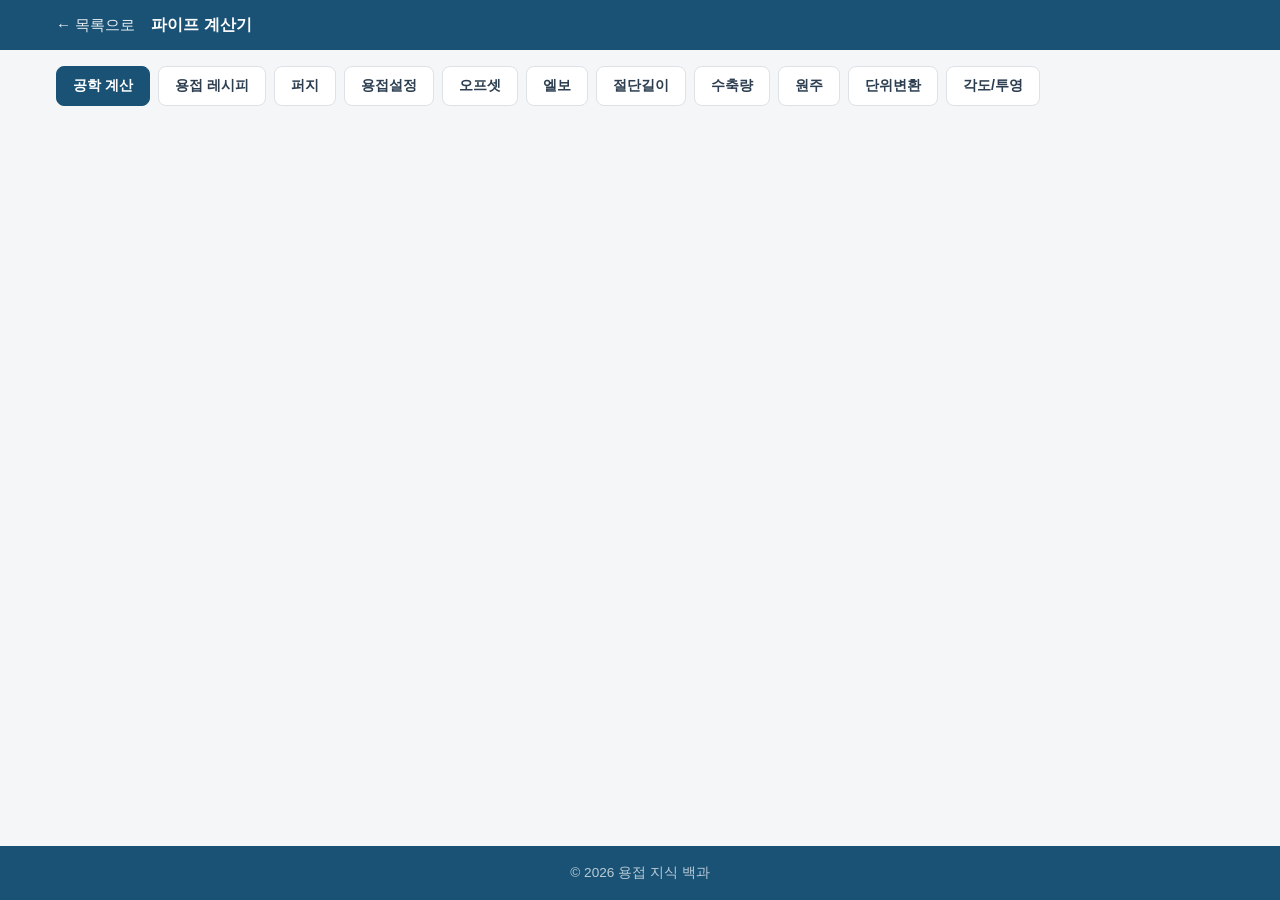
==== commit df0fb896: "auto: update calculator.html" ====
--- a/calculator.html
+++ b/calculator.html
@@ -32,7 +32,7 @@
       </nav>
 
       <!-- 1. 파이프 오프셋 -->
-      <section class="calc-panel calc-panel--active" id="panel-offset">
+      <section class="calc-panel" id="panel-offset">
         <h2 class="calc-panel__title">파이프 오프셋 계산</h2>
         <p class="calc-panel__desc">각도와 높이차(Set)를 입력하면 Travel과 Run을 계산합니다.</p>
 
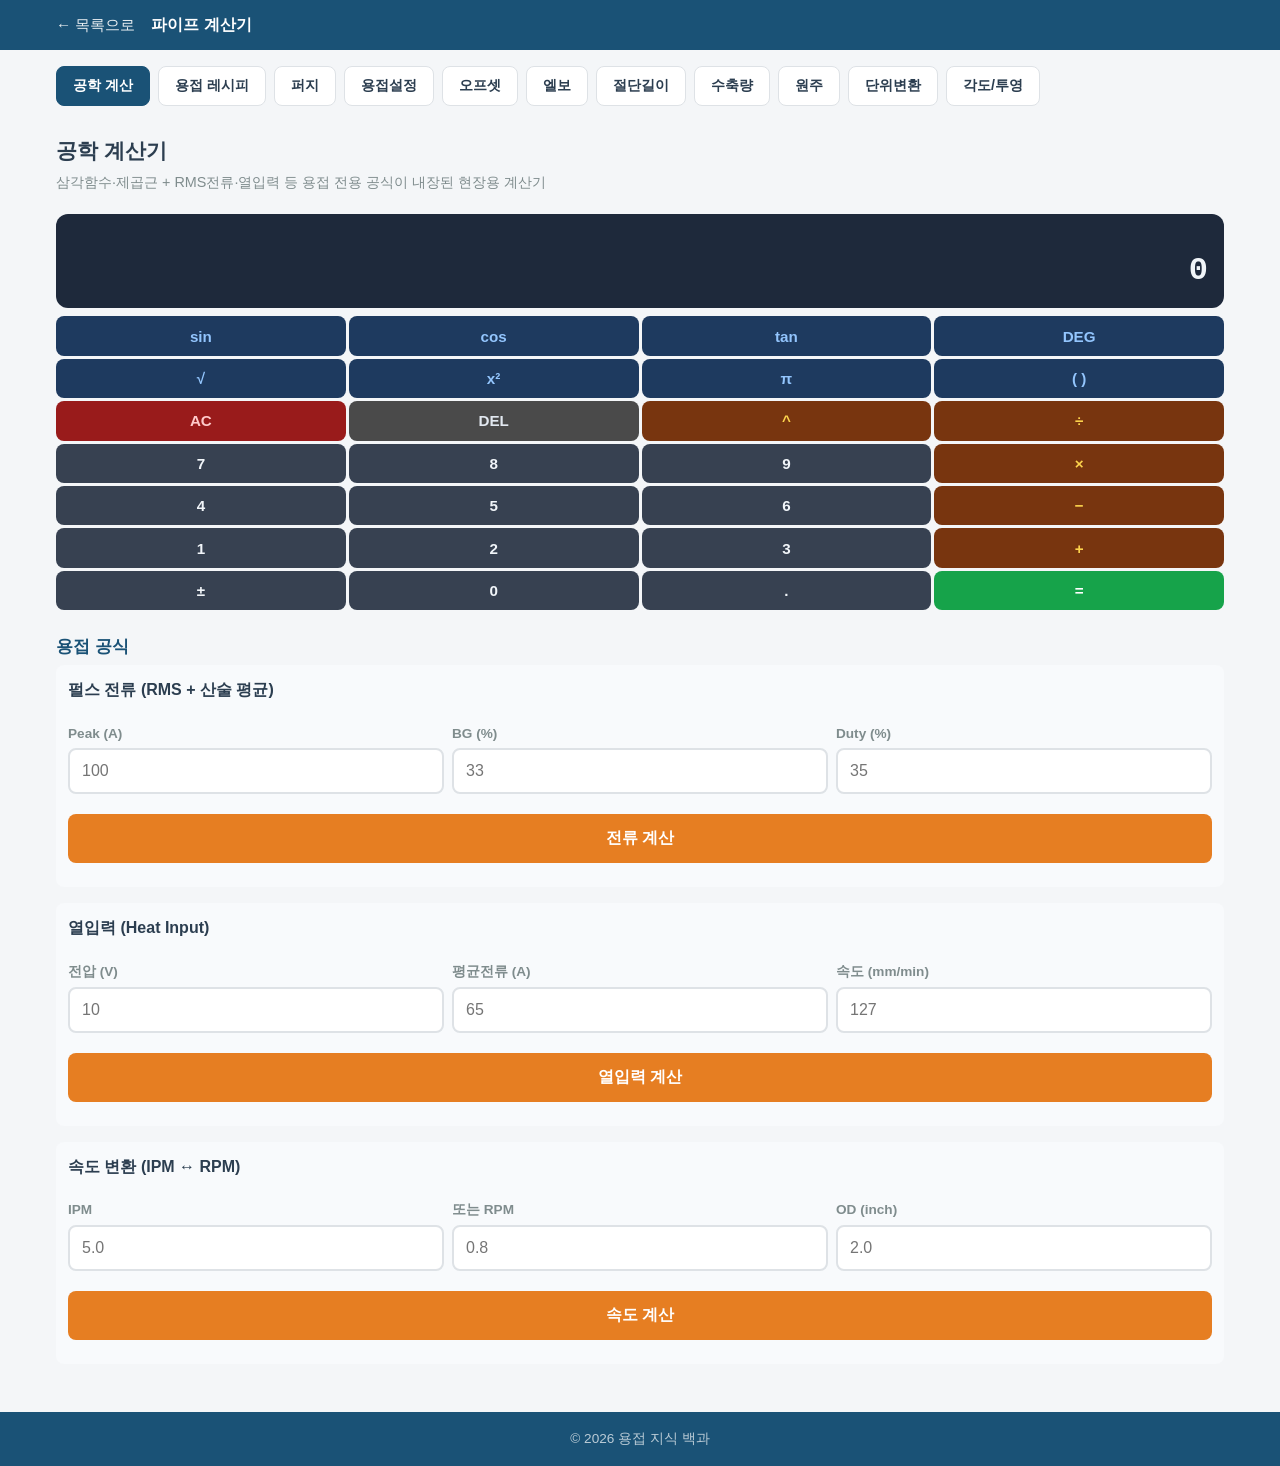
==== commit 1122147a: "auto: update calculator.html" ====
--- a/calculator.html
+++ b/calculator.html
@@ -520,7 +520,7 @@
         </details>
       </section>
       <!-- 11. 공학 계산기 (용접 특화) -->
-      <section class="calc-panel" id="panel-engcalc">
+      <section class="calc-panel calc-panel--active" id="panel-engcalc">
         <h2 class="calc-panel__title">공학 계산기</h2>
         <p class="calc-panel__desc">삼각함수·제곱근 + RMS전류·열입력 등 용접 전용 공식이 내장된 현장용 계산기</p>
 
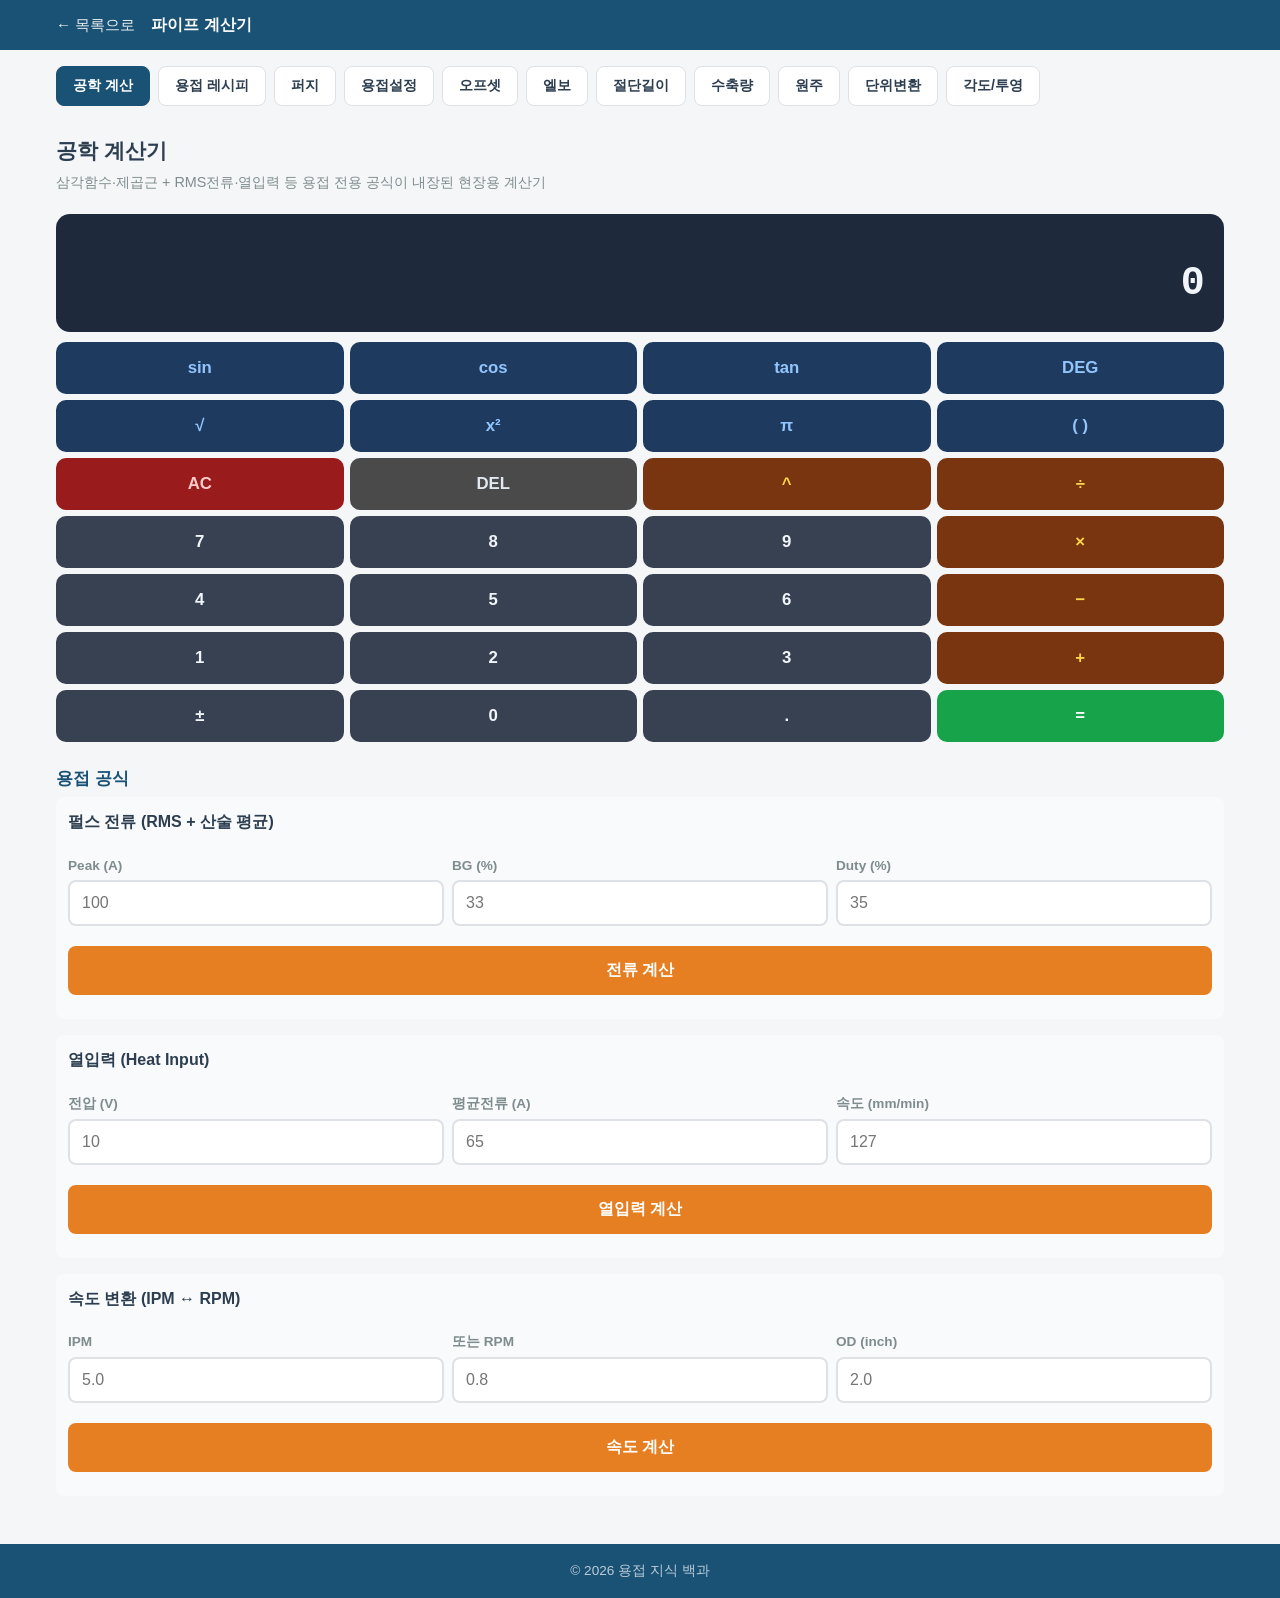
==== commit 99681c0e: "auto: update calculator.html" ====
--- a/calculator.html
+++ b/calculator.html
@@ -525,24 +525,41 @@
         <p class="calc-panel__desc">삼각함수·제곱근 + RMS전류·열입력 등 용접 전용 공식이 내장된 현장용 계산기</p>
 
         <style>
-          #sciGrid button { padding:0.7rem 0; border:none; border-radius:8px; font-size:0.95rem; font-weight:600; cursor:pointer; transition:opacity 0.15s; }
-          #sciGrid button:active { opacity:0.7; }
-          .sci-fn { background:#1e3a5f; color:#93c5fd; }
-          .sci-num { background:#374151; color:#f1f5f9; font-size:1.1rem; }
-          .sci-op { background:#78350f; color:#fcd34d; font-size:1.1rem; }
-          .sci-eq { background:#16a34a; color:#fff; font-size:1.3rem; }
-          .sci-ac { background:#991b1b; color:#fecaca; }
-          .sci-del { background:#4a4a4a; color:#e2e8f0; }
+          #sciGrid button {
+            min-height: 52px;
+            padding: 0.6rem 0;
+            border: none;
+            border-radius: 10px;
+            font-size: 1.05rem;
+            font-weight: 600;
+            cursor: pointer;
+            transition: opacity 0.15s;
+            -webkit-tap-highlight-color: transparent;
+            user-select: none;
+          }
+          #sciGrid button:active { opacity: 0.65; transform: scale(0.96); }
+          .sci-fn { background: #1e3a5f; color: #93c5fd; }
+          .sci-num { background: #374151; color: #f1f5f9; font-size: 1.35rem; }
+          .sci-op { background: #78350f; color: #fcd34d; font-size: 1.3rem; }
+          .sci-eq { background: #16a34a; color: #fff; font-size: 1.5rem; }
+          .sci-ac { background: #991b1b; color: #fecaca; }
+          .sci-del { background: #4a4a4a; color: #e2e8f0; }
+          @media (max-width: 480px) {
+            #sciGrid button { min-height: 56px; font-size: 1.1rem; border-radius: 12px; }
+            .sci-num { font-size: 1.45rem; }
+            .sci-op { font-size: 1.4rem; }
+            .sci-eq { font-size: 1.6rem; }
+          }
         </style>
 
         <!-- 디스플레이 -->
-        <div style="background:#1e293b; border-radius:12px; padding:0.75rem 1rem; margin-bottom:0.5rem; font-family:'SF Mono','Menlo','Consolas',monospace;">
-          <div id="sciExprLine" style="color:#94a3b8; font-size:0.85rem; min-height:1.2rem; text-align:right; word-break:break-all;"></div>
-          <div id="sciResultLine" style="color:#f1f5f9; font-size:2rem; font-weight:bold; text-align:right; min-height:2.2rem; overflow:hidden;">0</div>
+        <div style="background:#1e293b; border-radius:14px; padding:1rem 1.2rem; margin-bottom:0.6rem; font-family:'SF Mono','Menlo','Consolas',monospace;">
+          <div id="sciExprLine" style="color:#94a3b8; font-size:0.9rem; min-height:1.4rem; text-align:right; word-break:break-all;"></div>
+          <div id="sciResultLine" style="color:#f1f5f9; font-size:2.5rem; font-weight:bold; text-align:right; min-height:2.8rem; overflow:hidden;">0</div>
         </div>
 
         <!-- 버튼 그리드 (4열) -->
-        <div id="sciGrid" style="display:grid; grid-template-columns:repeat(4,1fr); gap:3px; margin-bottom:1rem;">
+        <div id="sciGrid" style="display:grid; grid-template-columns:repeat(4,1fr); gap:6px; margin-bottom:1rem;">
           <button class="sci-fn" onclick="Calculator._sci('sin(')">sin</button>
           <button class="sci-fn" onclick="Calculator._sci('cos(')">cos</button>
           <button class="sci-fn" onclick="Calculator._sci('tan(')">tan</button>
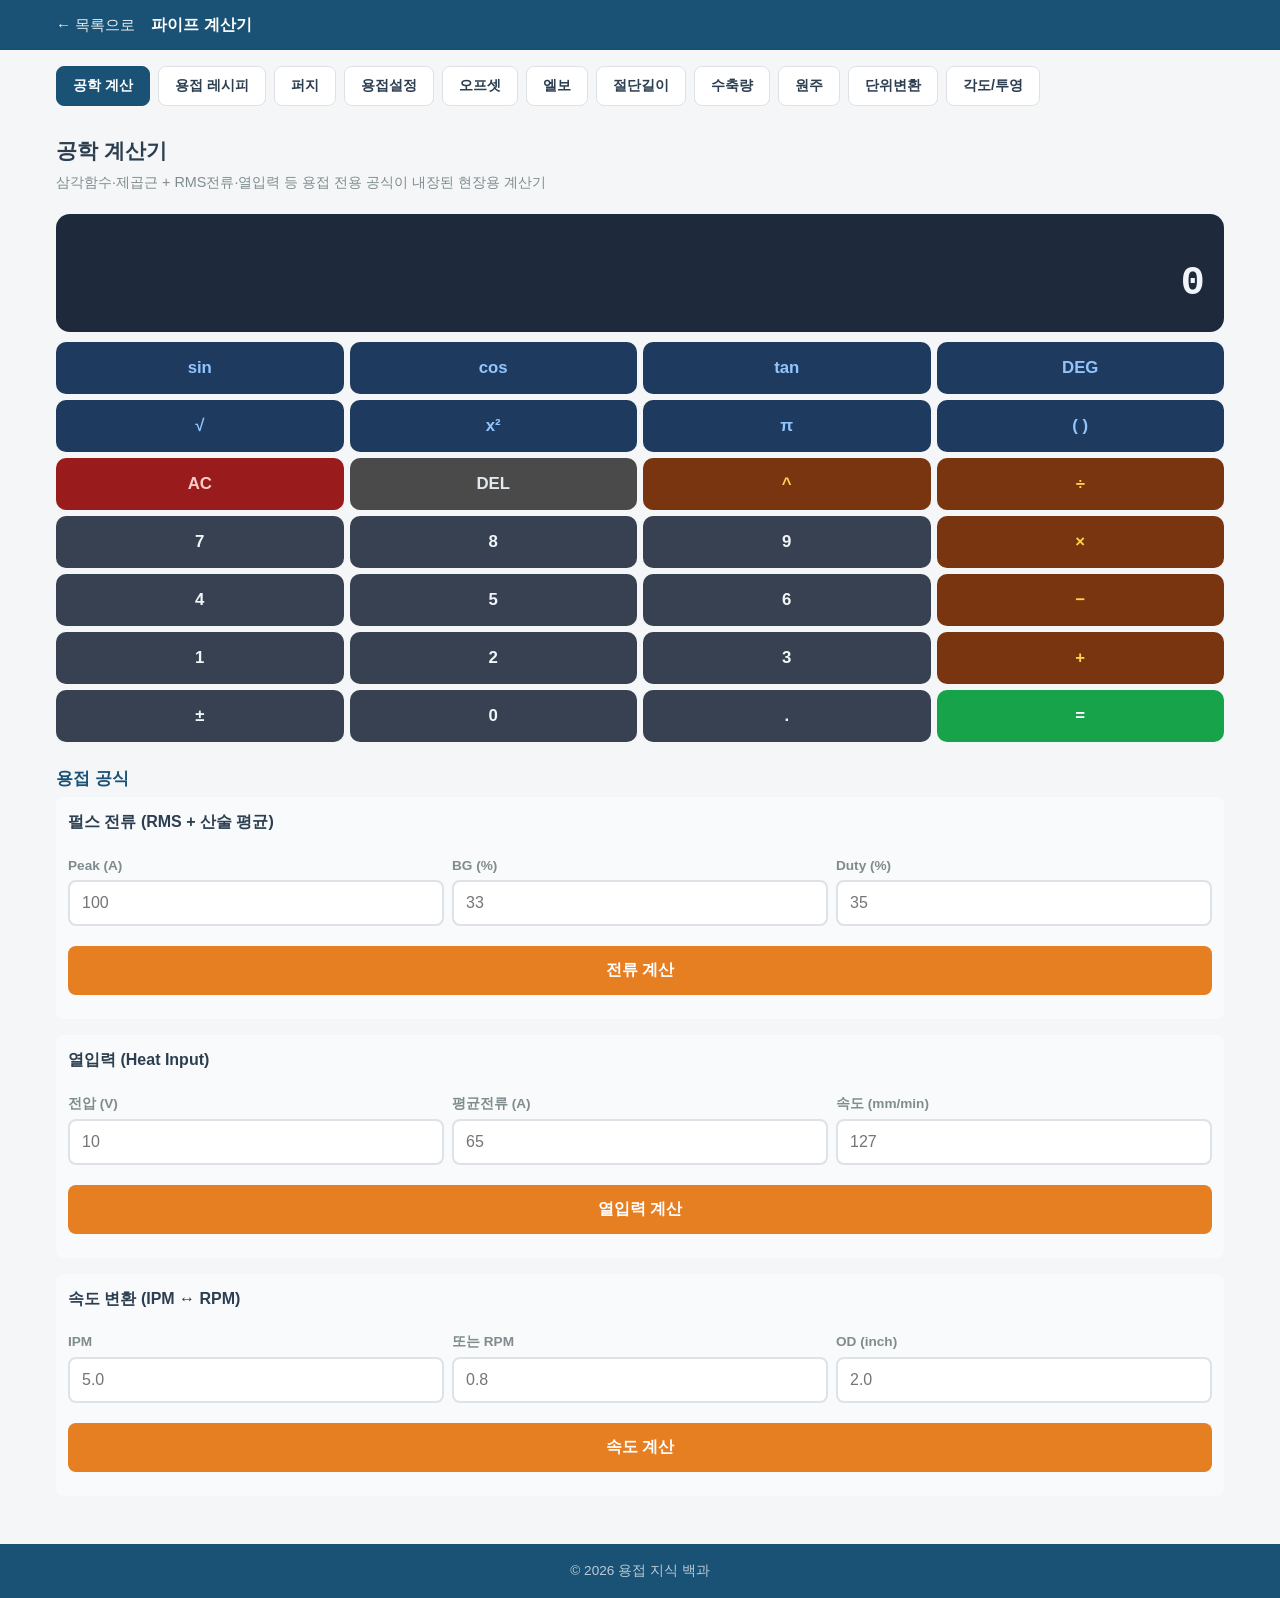
==== commit a02a8f69: "auto: update calculator.html" ====
--- a/calculator.html
+++ b/calculator.html
@@ -11,6 +11,7 @@
     <div class="container header__nav">
       <a href="index.html" class="header__back">&larr; 목록으로</a>
       <span class="header__title-small">파이프 계산기</span>
+      <a href="calculator-guide.html" style="font-size:0.85rem; color:var(--color-primary, #2563eb); text-decoration:none; font-weight:600;">사용법 &rarr;</a>
     </div>
   </header>
 
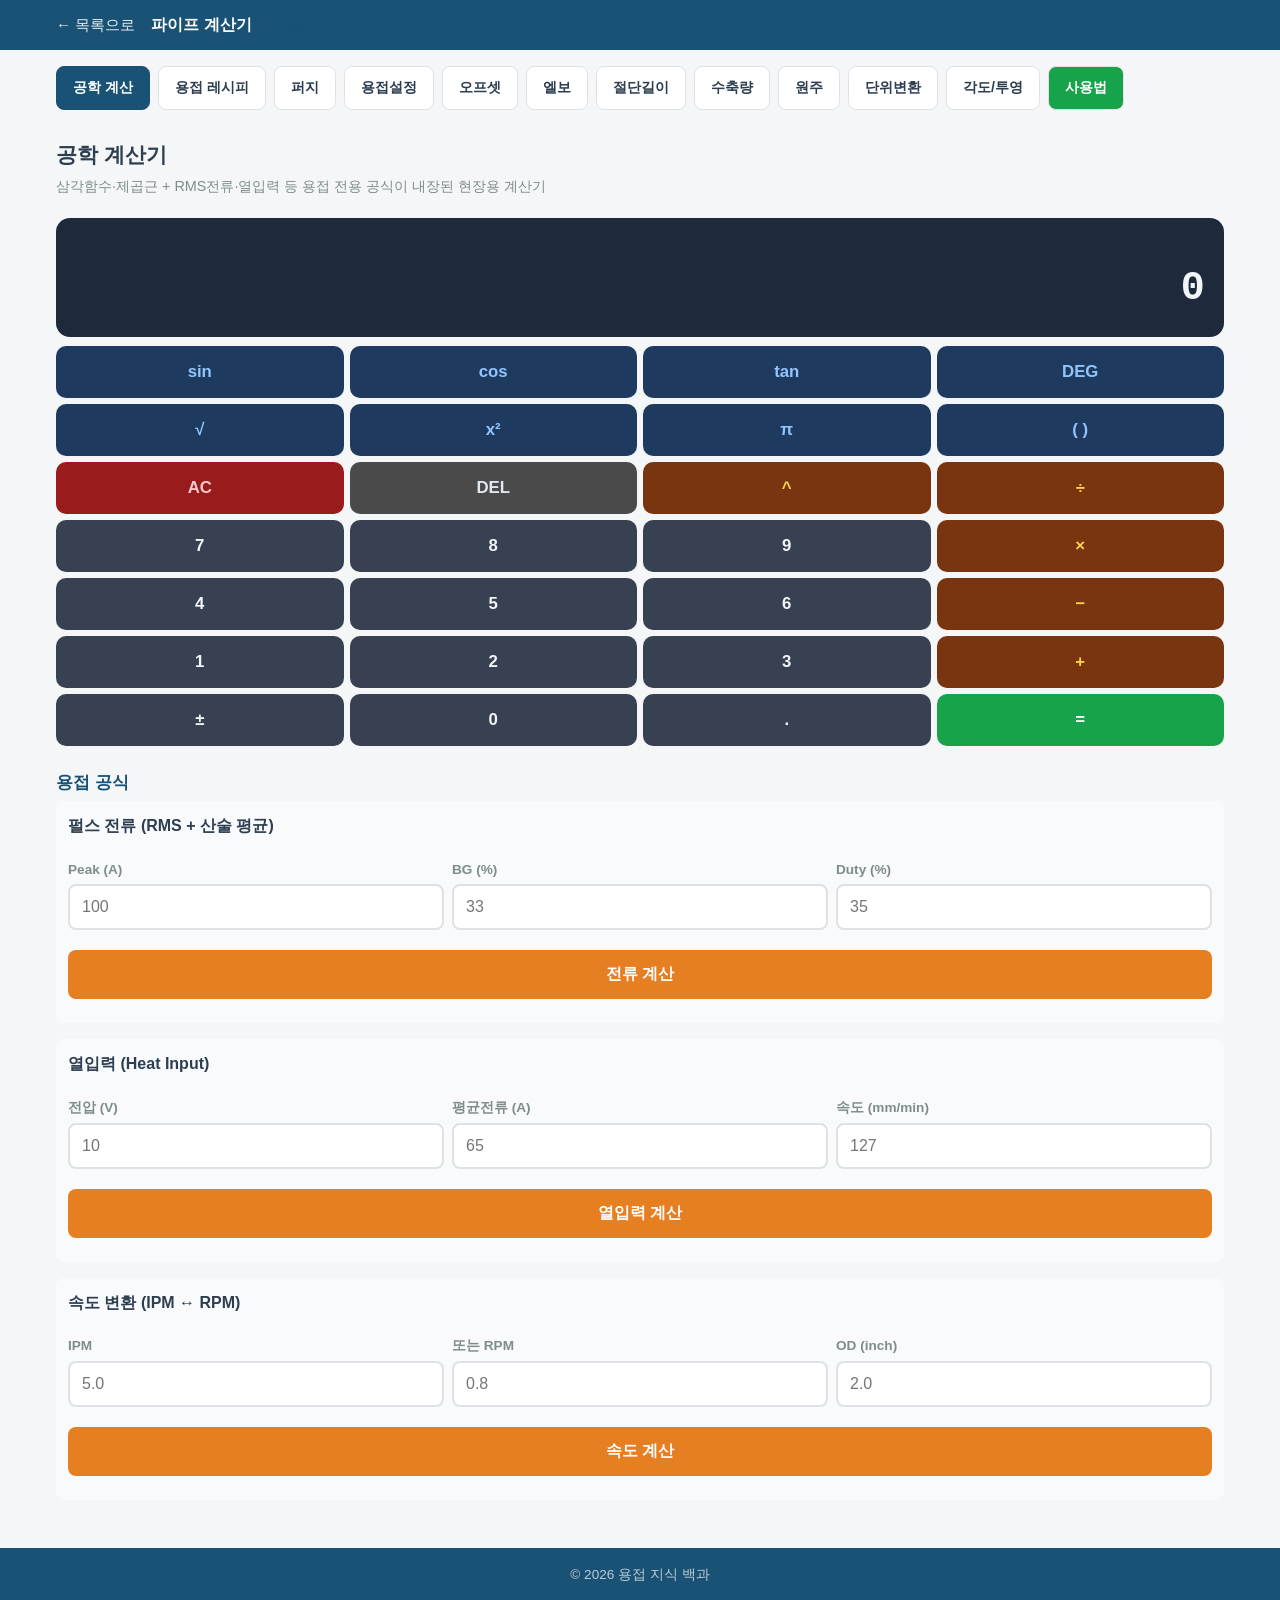
==== commit b633f2ee: "auto: update calculator.html" ====
--- a/calculator.html
+++ b/calculator.html
@@ -30,6 +30,7 @@
         <button class="calc-tab" data-calc="circumference">원주</button>
         <button class="calc-tab" data-calc="convert">단위변환</button>
         <button class="calc-tab" data-calc="tolerance">각도/투영</button>
+        <a href="calculator-guide.html" class="calc-tab" style="text-decoration:none; background:#16a34a; color:#fff; font-weight:700;">사용법</a>
       </nav>
 
       <!-- 1. 파이프 오프셋 -->
--- a/css/style.css
+++ b/css/style.css
@@ -1238,3 +1238,227 @@
     font-size: 0.7rem;
   }
 }
+
+/* ============================================
+   현장 경험 (Field Experience)
+   텔레그램 /현장 명령으로 추가된 항목 스타일
+   ============================================ */
+
+/* 카드 - 현장 경험 뱃지 */
+.card--field {
+  border-left-color: #e67e22;
+}
+
+.card__field-info {
+  display: flex;
+  align-items: center;
+  gap: 0.5rem;
+  padding: 0 1rem;
+  margin-top: -0.25rem;
+  margin-bottom: 0.25rem;
+}
+
+.card__field-badge {
+  font-size: 0.7rem;
+  background: #e67e22;
+  color: #fff;
+  padding: 2px 8px;
+  border-radius: 4px;
+  font-weight: 600;
+}
+
+.card__date {
+  font-size: 0.7rem;
+  color: var(--color-text-light);
+}
+
+/* 카드 - 이미지 썸네일 */
+.card__thumb {
+  padding: 0 1rem;
+  margin-bottom: 0.5rem;
+}
+
+.card__thumb img {
+  width: 100%;
+  max-height: 160px;
+  object-fit: cover;
+  border-radius: var(--radius);
+  border: 1px solid #e0e0e0;
+}
+
+/* 상세 페이지 - 뱃지 영역 */
+.ts-detail__badges {
+  display: flex;
+  align-items: center;
+  gap: 0.5rem;
+  flex-wrap: wrap;
+  margin-bottom: 0.75rem;
+}
+
+.detail__category--field {
+  background: #e67e22 !important;
+}
+
+.detail__category--date {
+  background: #7f8c8d !important;
+  font-size: 0.75rem;
+}
+
+/* 상세 페이지 - 현장 메타 정보 (제품, 도면번호) */
+.field-meta {
+  background: #fef9f3;
+  border: 1px solid #f0dcc4;
+  border-radius: var(--radius);
+  padding: 0.75rem 1rem;
+  margin-bottom: 1rem;
+}
+
+.field-meta__item {
+  display: flex;
+  align-items: center;
+  gap: 0.5rem;
+  padding: 0.25rem 0;
+}
+
+.field-meta__label {
+  font-weight: 700;
+  font-size: 0.85rem;
+  min-width: 60px;
+}
+
+.field-meta__value {
+  font-size: 0.9rem;
+  color: var(--color-text);
+}
+
+/* 상세 페이지 - 도면/사진 이미지 */
+.field-image-wrapper {
+  text-align: center;
+}
+
+.field-image {
+  max-width: 100%;
+  max-height: 400px;
+  object-fit: contain;
+  border-radius: var(--radius);
+  border: 2px solid #e0e0e0;
+  cursor: pointer;
+  transition: all 0.3s ease;
+}
+
+.field-image:hover {
+  border-color: var(--color-primary-light);
+  box-shadow: var(--shadow-hover);
+}
+
+.field-image--expanded {
+  max-height: none;
+  position: fixed;
+  top: 5vh;
+  left: 5vw;
+  width: 90vw;
+  max-width: 90vw;
+  max-height: 90vh;
+  z-index: 1000;
+  background: #fff;
+  padding: 8px;
+  border: 3px solid var(--color-primary);
+  box-shadow: 0 0 0 9999px rgba(0, 0, 0, 0.7);
+}
+
+.field-image__hint {
+  font-size: 0.75rem;
+  color: var(--color-text-light);
+  margin-top: 0.5rem;
+}
+
+/* ============================================
+   현장 기록 전용 카드 (타임라인 뷰)
+   분류 필터 "내 현장 기록" 선택 시 표시
+   ============================================ */
+
+.card--field-log {
+  background: #fff;
+  border-radius: var(--radius);
+  box-shadow: var(--shadow);
+  overflow: hidden;
+  cursor: pointer;
+  transition: box-shadow 0.2s, transform 0.15s;
+  border-left: 4px solid #e67e22;
+}
+
+.card--field-log:hover {
+  box-shadow: var(--shadow-hover);
+  transform: translateY(-2px);
+}
+
+.field-log__header {
+  display: flex;
+  justify-content: space-between;
+  align-items: center;
+  padding: 0.6rem 1rem;
+  background: #fef9f3;
+  border-bottom: 1px solid #f0dcc4;
+}
+
+.field-log__date {
+  font-weight: 700;
+  font-size: 0.9rem;
+  color: var(--color-primary);
+}
+
+.field-log__urgency {
+  font-size: 0.8rem;
+  color: var(--color-text-light);
+}
+
+.field-log__image {
+  width: 100%;
+  max-height: 220px;
+  overflow: hidden;
+  background: #f0f0f0;
+}
+
+.field-log__image img {
+  width: 100%;
+  height: 100%;
+  max-height: 220px;
+  object-fit: cover;
+  display: block;
+}
+
+.field-log__body {
+  padding: 0.75rem 1rem 1rem;
+}
+
+.field-log__symptom {
+  font-size: 1.05rem;
+  font-weight: 700;
+  color: var(--color-text);
+  margin-bottom: 0.4rem;
+}
+
+.field-log__product,
+.field-log__drawing {
+  font-size: 0.8rem;
+  color: var(--color-accent);
+  margin-bottom: 0.2rem;
+  font-weight: 600;
+}
+
+.field-log__desc {
+  font-size: 0.85rem;
+  color: var(--color-text-light);
+  line-height: 1.5;
+  margin: 0.4rem 0;
+}
+
+.field-log__fix {
+  font-size: 0.8rem;
+  color: var(--color-text);
+  background: #f8f9fa;
+  padding: 0.5rem 0.75rem;
+  border-radius: 6px;
+  margin-top: 0.5rem;
+  border-left: 3px solid var(--color-success);
+}
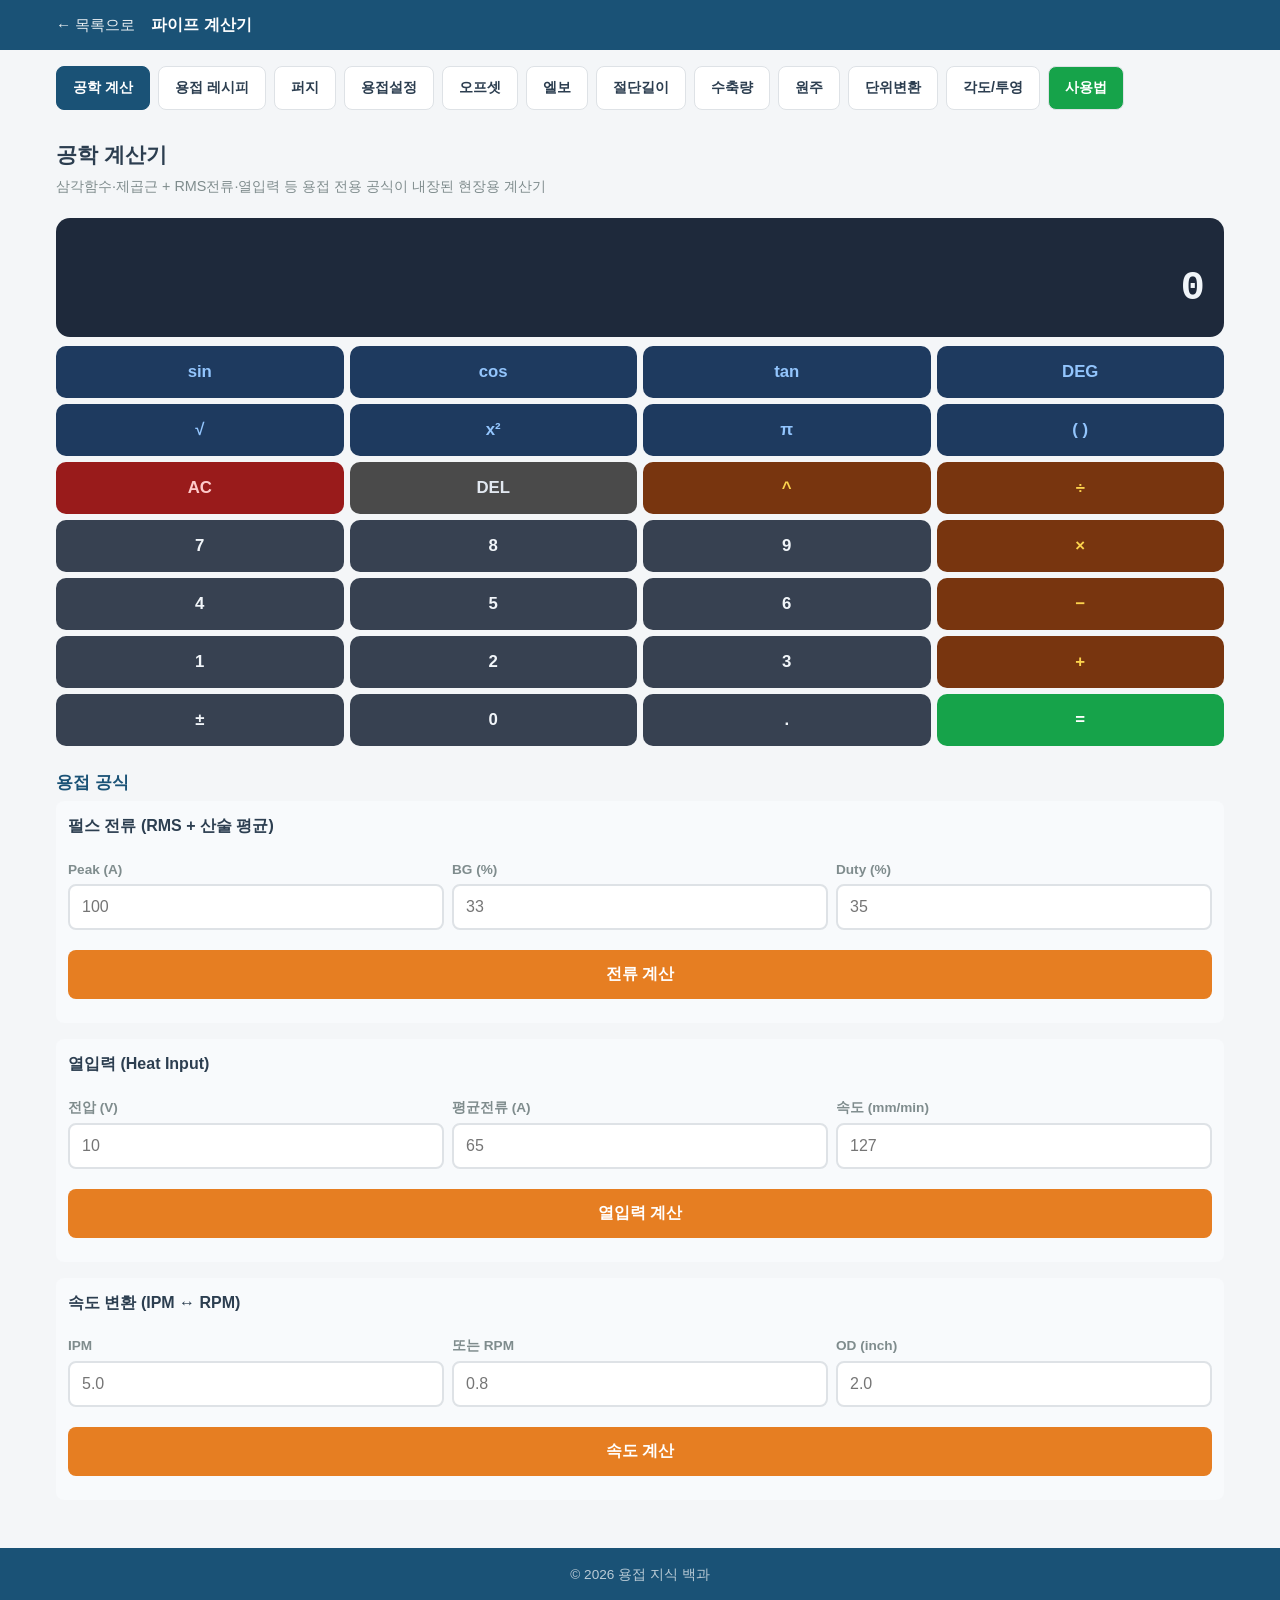
==== commit 4a743da2: "auto: update calculator.html" ====
--- a/calculator.html
+++ b/calculator.html
@@ -11,7 +11,6 @@
     <div class="container header__nav">
       <a href="index.html" class="header__back">&larr; 목록으로</a>
       <span class="header__title-small">파이프 계산기</span>
-      <a href="calculator-guide.html" style="font-size:0.85rem; color:var(--color-primary, #2563eb); text-decoration:none; font-weight:600;">사용법 &rarr;</a>
     </div>
   </header>
 
